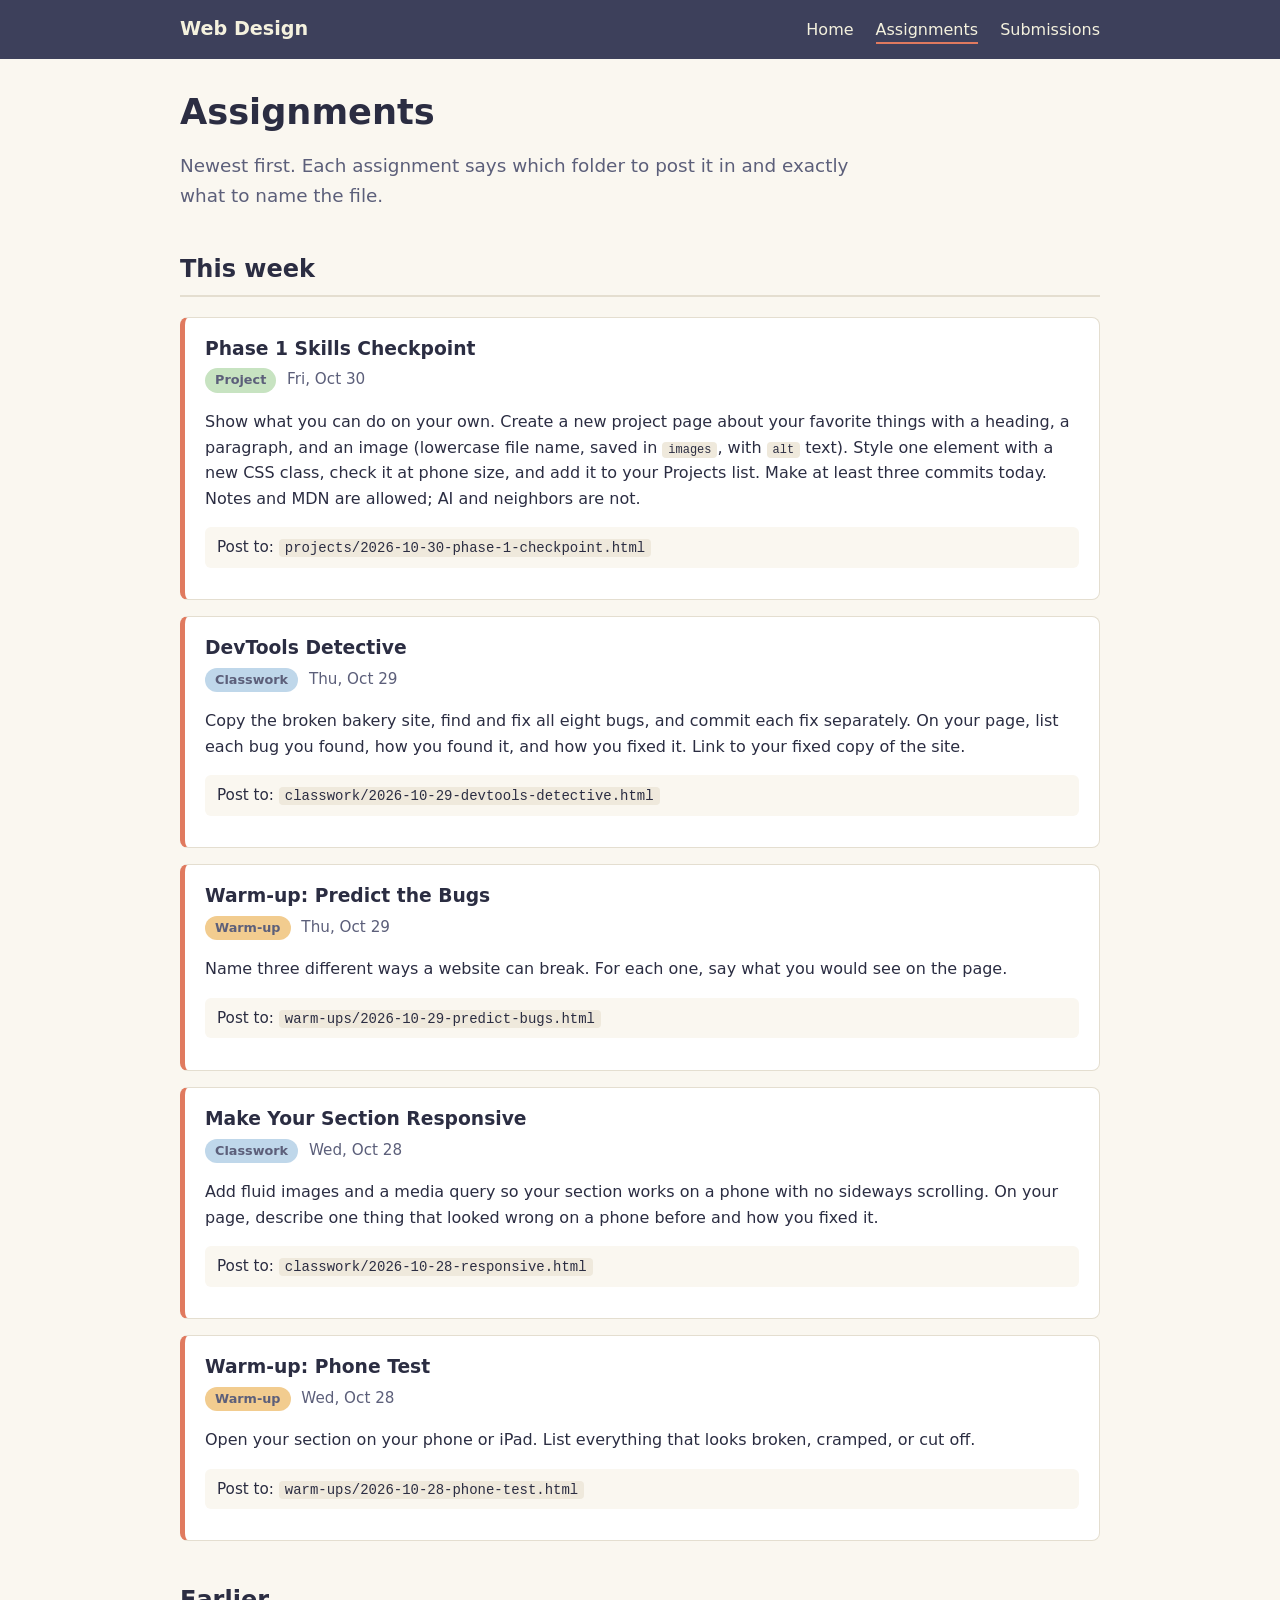
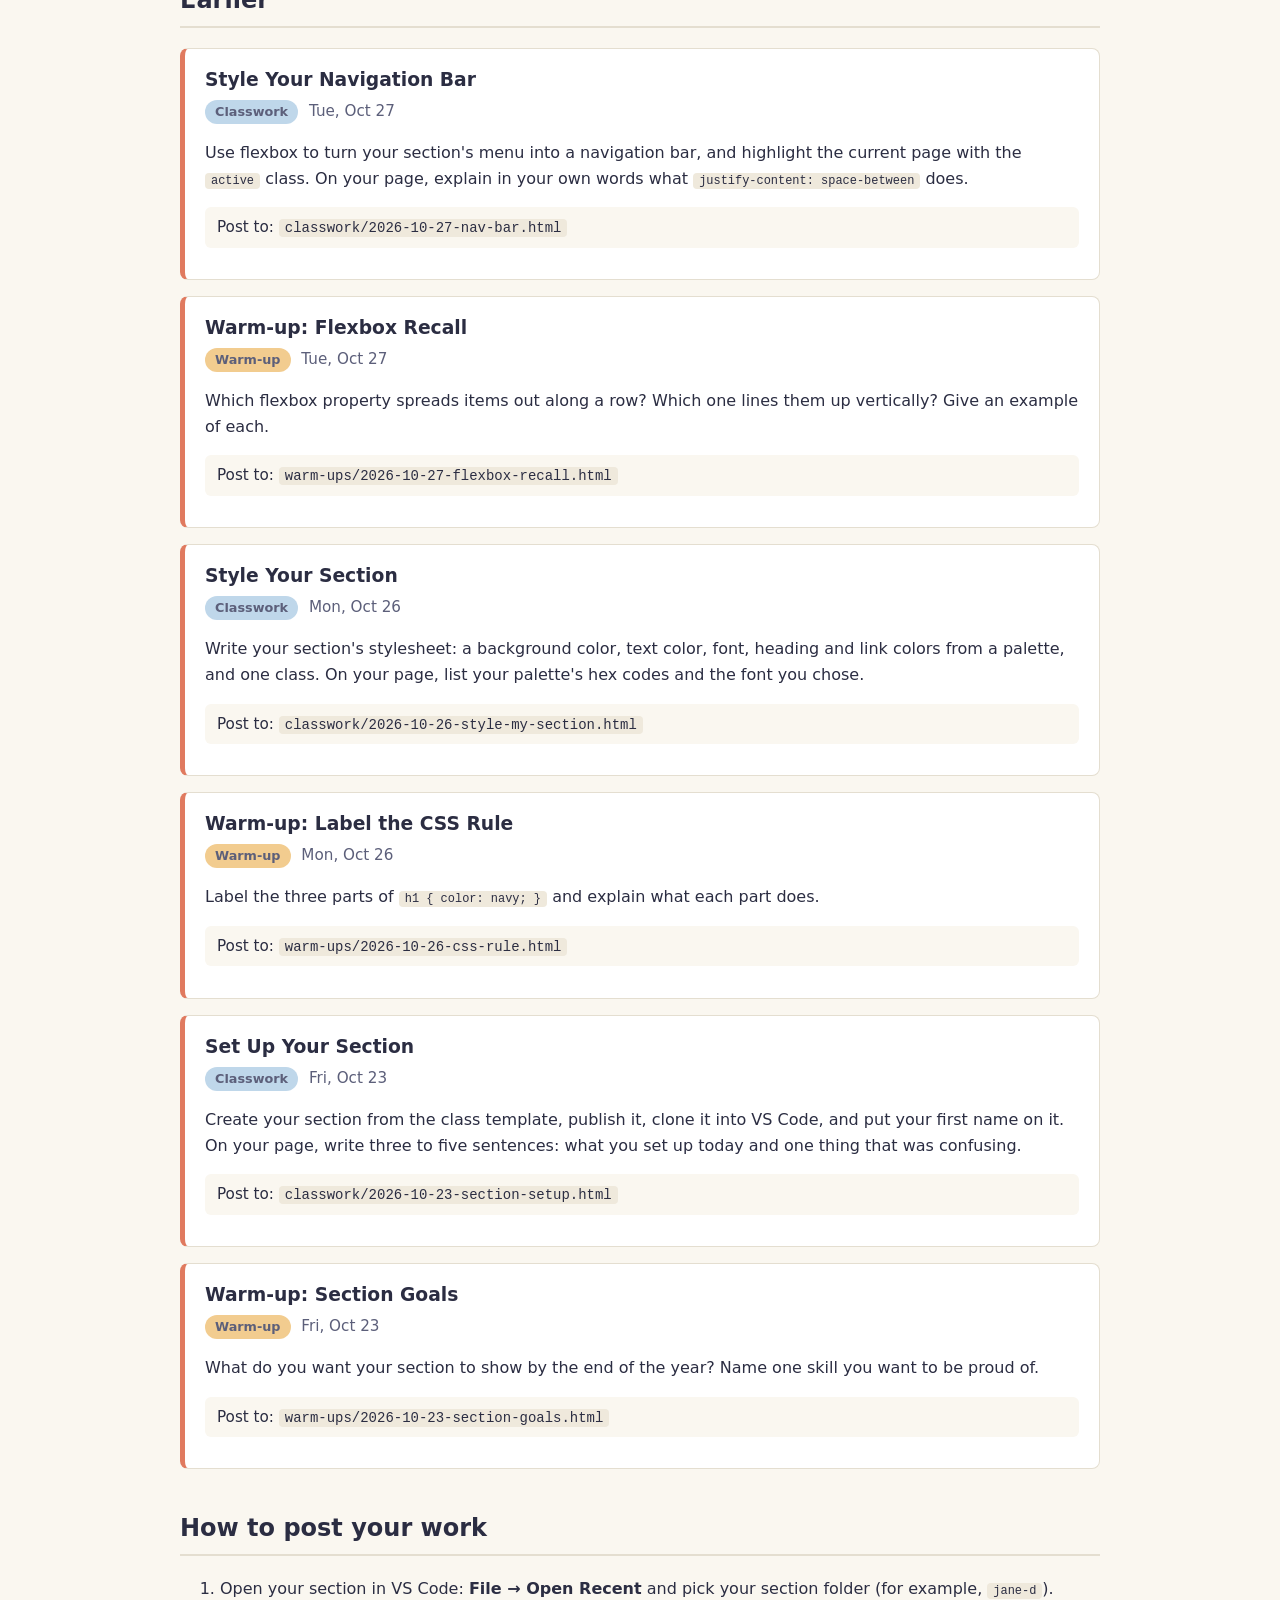
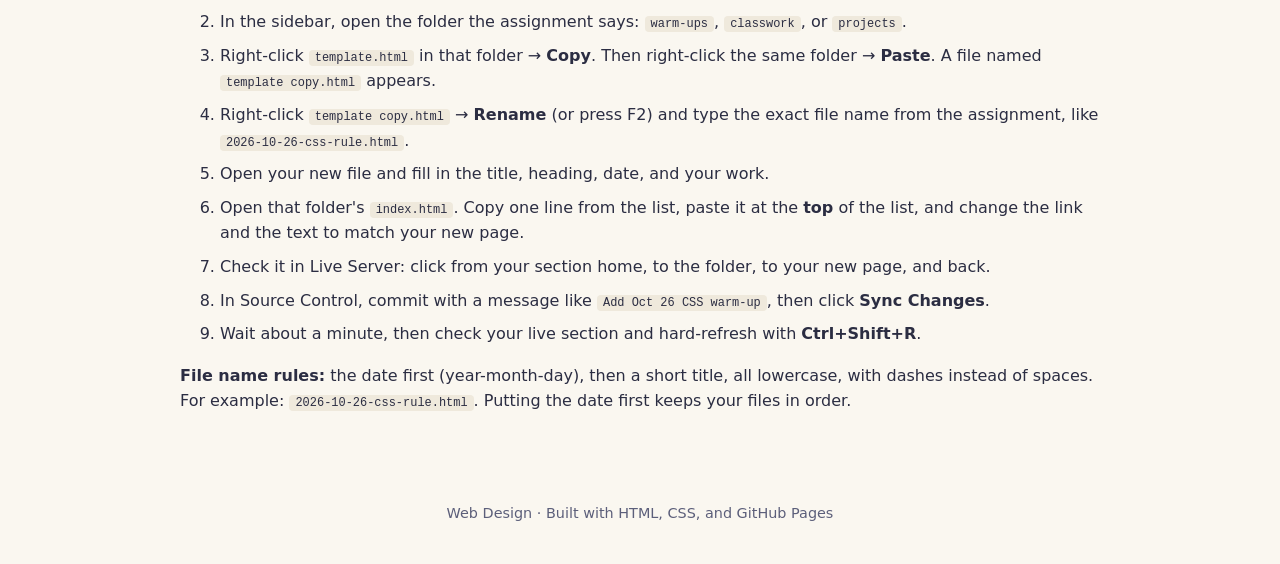
==== assignments.html @ a6d08524 "Add files via upload" ====
<!DOCTYPE html>
<html lang="en">
<head>
  <meta charset="UTF-8">
  <meta name="viewport" content="width=device-width, initial-scale=1.0">
  <title>Assignments | Web Design</title>
  <link rel="stylesheet" href="style.css">
</head>
<body>
  <header>
    <nav>
      <a href="index.html" class="logo">Web Design</a>
      <ul>
        <li><a href="index.html">Home</a></li>
        <li><a href="assignments.html" class="active">Assignments</a></li>
        <li><a href="submissions.html">Submissions</a></li>
      </ul>
    </nav>
  </header>

  <main>
    <h1>Assignments</h1>
    <p class="lead">
      Newest first. Each assignment says which folder to post it in and exactly
      what to name the file.
    </p>

    <!-- ============================================================
         HOW TO ADD AN ASSIGNMENT (teacher):
         Copy one whole <article class="assignment"> ... </article> block,
         paste it at the TOP of the list below, and change the details.
         Keep the id the same as the file name (without .html).
         ============================================================ -->

    <h2>This week</h2>

    <article class="assignment" id="2026-10-30-phase-1-checkpoint">
      <h3>Phase 1 Skills Checkpoint</h3>
      <p class="meta"><span class="tag project">Project</span> Fri, Oct 30</p>
      <p>
        Show what you can do on your own. Create a new project page about your
        favorite things with a heading, a paragraph, and an image (lowercase file
        name, saved in <code>images</code>, with <code>alt</code> text). Style one
        element with a new CSS class, check it at phone size, and add it to your
        Projects list. Make at least three commits today. Notes and MDN are allowed;
        AI and neighbors are not.
      </p>
      <p class="post-to">Post to: <code>projects/2026-10-30-phase-1-checkpoint.html</code></p>
    </article>

    <article class="assignment" id="2026-10-29-devtools-detective">
      <h3>DevTools Detective</h3>
      <p class="meta"><span class="tag classwork">Classwork</span> Thu, Oct 29</p>
      <p>
        Copy the broken bakery site, find and fix all eight bugs, and commit each fix
        separately. On your page, list each bug you found, how you found it, and how
        you fixed it. Link to your fixed copy of the site.
      </p>
      <p class="post-to">Post to: <code>classwork/2026-10-29-devtools-detective.html</code></p>
    </article>

    <article class="assignment" id="2026-10-29-predict-bugs">
      <h3>Warm-up: Predict the Bugs</h3>
      <p class="meta"><span class="tag warm-up">Warm-up</span> Thu, Oct 29</p>
      <p>Name three different ways a website can break. For each one, say what you would see on the page.</p>
      <p class="post-to">Post to: <code>warm-ups/2026-10-29-predict-bugs.html</code></p>
    </article>

    <article class="assignment" id="2026-10-28-responsive">
      <h3>Make Your Section Responsive</h3>
      <p class="meta"><span class="tag classwork">Classwork</span> Wed, Oct 28</p>
      <p>
        Add fluid images and a media query so your section works on a phone with no
        sideways scrolling. On your page, describe one thing that looked wrong on a
        phone before and how you fixed it.
      </p>
      <p class="post-to">Post to: <code>classwork/2026-10-28-responsive.html</code></p>
    </article>

    <article class="assignment" id="2026-10-28-phone-test">
      <h3>Warm-up: Phone Test</h3>
      <p class="meta"><span class="tag warm-up">Warm-up</span> Wed, Oct 28</p>
      <p>Open your section on your phone or iPad. List everything that looks broken, cramped, or cut off.</p>
      <p class="post-to">Post to: <code>warm-ups/2026-10-28-phone-test.html</code></p>
    </article>

    <h2>Earlier</h2>

    <article class="assignment" id="2026-10-27-nav-bar">
      <h3>Style Your Navigation Bar</h3>
      <p class="meta"><span class="tag classwork">Classwork</span> Tue, Oct 27</p>
      <p>
        Use flexbox to turn your section's menu into a navigation bar, and highlight
        the current page with the <code>active</code> class. On your page, explain in
        your own words what <code>justify-content: space-between</code> does.
      </p>
      <p class="post-to">Post to: <code>classwork/2026-10-27-nav-bar.html</code></p>
    </article>

    <article class="assignment" id="2026-10-27-flexbox-recall">
      <h3>Warm-up: Flexbox Recall</h3>
      <p class="meta"><span class="tag warm-up">Warm-up</span> Tue, Oct 27</p>
      <p>Which flexbox property spreads items out along a row? Which one lines them up vertically? Give an example of each.</p>
      <p class="post-to">Post to: <code>warm-ups/2026-10-27-flexbox-recall.html</code></p>
    </article>

    <article class="assignment" id="2026-10-26-style-my-section">
      <h3>Style Your Section</h3>
      <p class="meta"><span class="tag classwork">Classwork</span> Mon, Oct 26</p>
      <p>
        Write your section's stylesheet: a background color, text color, font, heading
        and link colors from a palette, and one class. On your page, list your
        palette's hex codes and the font you chose.
      </p>
      <p class="post-to">Post to: <code>classwork/2026-10-26-style-my-section.html</code></p>
    </article>

    <article class="assignment" id="2026-10-26-css-rule">
      <h3>Warm-up: Label the CSS Rule</h3>
      <p class="meta"><span class="tag warm-up">Warm-up</span> Mon, Oct 26</p>
      <p>Label the three parts of <code>h1 { color: navy; }</code> and explain what each part does.</p>
      <p class="post-to">Post to: <code>warm-ups/2026-10-26-css-rule.html</code></p>
    </article>

    <article class="assignment" id="2026-10-23-section-setup">
      <h3>Set Up Your Section</h3>
      <p class="meta"><span class="tag classwork">Classwork</span> Fri, Oct 23</p>
      <p>
        Create your section from the class template, publish it, clone it into VS
        Code, and put your first name on it. On your page, write three to five
        sentences: what you set up today and one thing that was confusing.
      </p>
      <p class="post-to">Post to: <code>classwork/2026-10-23-section-setup.html</code></p>
    </article>

    <article class="assignment" id="2026-10-23-section-goals">
      <h3>Warm-up: Section Goals</h3>
      <p class="meta"><span class="tag warm-up">Warm-up</span> Fri, Oct 23</p>
      <p>What do you want your section to show by the end of the year? Name one skill you want to be proud of.</p>
      <p class="post-to">Post to: <code>warm-ups/2026-10-23-section-goals.html</code></p>
    </article>

    <h2 id="how-to-post">How to post your work</h2>
    <ol class="steps">
      <li>Open your section in VS Code: <strong>File &rarr; Open Recent</strong> and pick your section folder (for example, <code>jane-d</code>).</li>
      <li>In the sidebar, open the folder the assignment says: <code>warm-ups</code>, <code>classwork</code>, or <code>projects</code>.</li>
      <li>Right-click <code>template.html</code> in that folder &rarr; <strong>Copy</strong>. Then right-click the same folder &rarr; <strong>Paste</strong>. A file named <code>template copy.html</code> appears.</li>
      <li>Right-click <code>template copy.html</code> &rarr; <strong>Rename</strong> (or press F2) and type the exact file name from the assignment, like <code>2026-10-26-css-rule.html</code>.</li>
      <li>Open your new file and fill in the title, heading, date, and your work.</li>
      <li>Open that folder's <code>index.html</code>. Copy one line from the list, paste it at the <strong>top</strong> of the list, and change the link and the text to match your new page.</li>
      <li>Check it in Live Server: click from your section home, to the folder, to your new page, and back.</li>
      <li>In Source Control, commit with a message like <code>Add Oct 26 CSS warm-up</code>, then click <strong>Sync Changes</strong>.</li>
      <li>Wait about a minute, then check your live section and hard-refresh with <strong>Ctrl+Shift+R</strong>.</li>
    </ol>

    <p><strong>File name rules:</strong> the date first (year-month-day), then a short title, all lowercase, with dashes instead of spaces.
      For example: <code>2026-10-26-css-rule.html</code>. Putting the date first keeps your files in order.</p>
  </main>

  <footer>
    Web Design &middot; Built with HTML, CSS, and GitHub Pages
  </footer>
</body>
</html>
---- style.css ----
/* ===== Class site styles ===== */

:root {
  --ink: #2b2d42;
  --muted: #5c5f7a;
  --bg: #faf7f0;
  --card: #ffffff;
  --line: #e4ded0;
  --accent: #e07a5f;
  --accent-dark: #b8573e;
  --nav: #3d405b;
  --nav-text: #f4f1de;
  --tag-warm: #f2cc8f;
  --tag-class: #bfd7ea;
  --tag-project: #c7e3c1;
}

* {
  box-sizing: border-box;
}

body {
  margin: 0;
  font-family: "Segoe UI", system-ui, -apple-system, Helvetica, Arial, sans-serif;
  color: var(--ink);
  background-color: var(--bg);
  line-height: 1.6;
}

/* ----- Navigation bar ----- */
header {
  background-color: var(--nav);
}

nav {
  max-width: 960px;
  margin: 0 auto;
  padding: 14px 20px;
  display: flex;
  justify-content: space-between;
  align-items: center;
  gap: 16px;
}

nav .logo {
  color: var(--nav-text);
  font-weight: 700;
  font-size: 1.2rem;
  text-decoration: none;
}

nav ul {
  display: flex;
  gap: 22px;
  list-style: none;
  margin: 0;
  padding: 0;
}

nav ul a {
  color: var(--nav-text);
  text-decoration: none;
  padding-bottom: 3px;
}

nav ul a:hover {
  border-bottom: 2px solid var(--nav-text);
}

nav ul a.active {
  border-bottom: 2px solid var(--accent);
}

/* ----- Page layout ----- */
main {
  max-width: 960px;
  margin: 0 auto;
  padding: 32px 20px 48px;
}

h1 {
  font-size: 2.2rem;
  line-height: 1.2;
  margin: 0 0 8px;
}

h2 {
  margin-top: 40px;
  border-bottom: 2px solid var(--line);
  padding-bottom: 6px;
}

a {
  color: var(--accent-dark);
}

.lead {
  font-size: 1.15rem;
  color: var(--muted);
  max-width: 680px;
}

.hero {
  padding: 24px 0 8px;
}

/* ----- Cards ----- */
.cards {
  display: flex;
  flex-wrap: wrap;
  gap: 16px;
  margin-top: 16px;
}

.card {
  flex: 1 1 260px;
  background-color: var(--card);
  border: 1px solid var(--line);
  border-radius: 10px;
  padding: 18px 20px;
}

.card h3 {
  margin-top: 0;
}

/* ----- Assignments ----- */
.assignment {
  background-color: var(--card);
  border: 1px solid var(--line);
  border-left: 5px solid var(--accent);
  border-radius: 8px;
  padding: 16px 20px;
  margin: 16px 0;
}

.assignment h3 {
  margin: 0 0 4px;
}

.meta {
  color: var(--muted);
  font-size: 0.95rem;
  margin: 0 0 10px;
}

.tag {
  display: inline-block;
  font-size: 0.8rem;
  font-weight: 600;
  padding: 2px 10px;
  border-radius: 999px;
  margin-right: 6px;
}

.tag.warm-up { background-color: var(--tag-warm); }
.tag.classwork { background-color: var(--tag-class); }
.tag.project { background-color: var(--tag-project); }

.post-to {
  background-color: var(--bg);
  border-radius: 6px;
  padding: 8px 12px;
  font-size: 0.95rem;
}

code {
  background-color: #efe9dc;
  padding: 1px 6px;
  border-radius: 4px;
  font-size: 0.92em;
}

/* ----- How-to steps ----- */
.steps li {
  margin-bottom: 8px;
}

/* ----- Submissions grid ----- */
.students {
  list-style: none;
  padding: 0;
  display: flex;
  flex-wrap: wrap;
  gap: 12px;
}

.students li {
  flex: 1 1 200px;
}

.students a {
  display: block;
  background-color: var(--card);
  border: 1px solid var(--line);
  border-radius: 10px;
  padding: 16px 18px;
  text-decoration: none;
  color: var(--ink);
  font-weight: 600;
}

.students a:hover {
  border-color: var(--accent);
}

.students span {
  display: block;
  font-weight: 400;
  color: var(--muted);
  font-size: 0.9rem;
}

footer {
  text-align: center;
  color: var(--muted);
  font-size: 0.9rem;
  padding: 24px 20px 40px;
}

/* ----- Phones ----- */
@media (max-width: 640px) {
  nav {
    flex-direction: column;
  }

  nav ul {
    flex-wrap: wrap;
    justify-content: center;
    gap: 14px;
  }

  h1 {
    font-size: 1.8rem;
  }
}
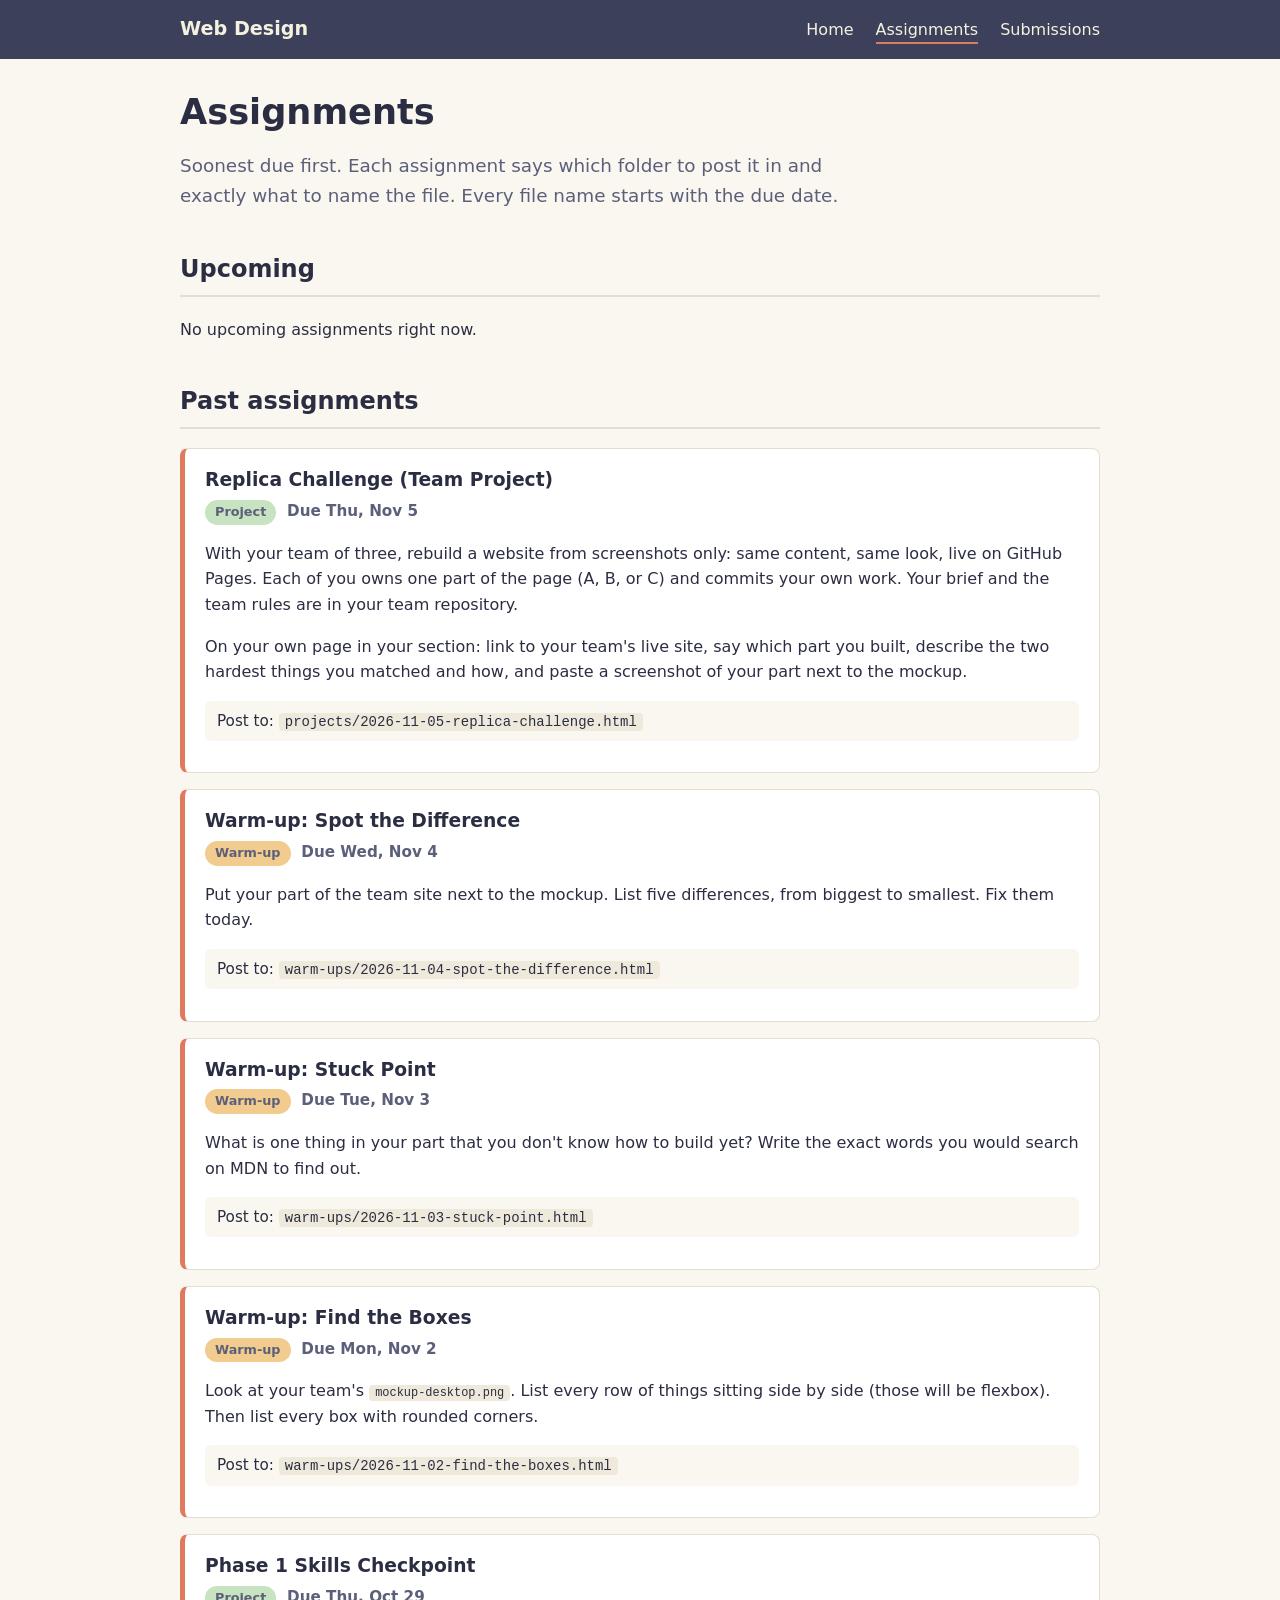
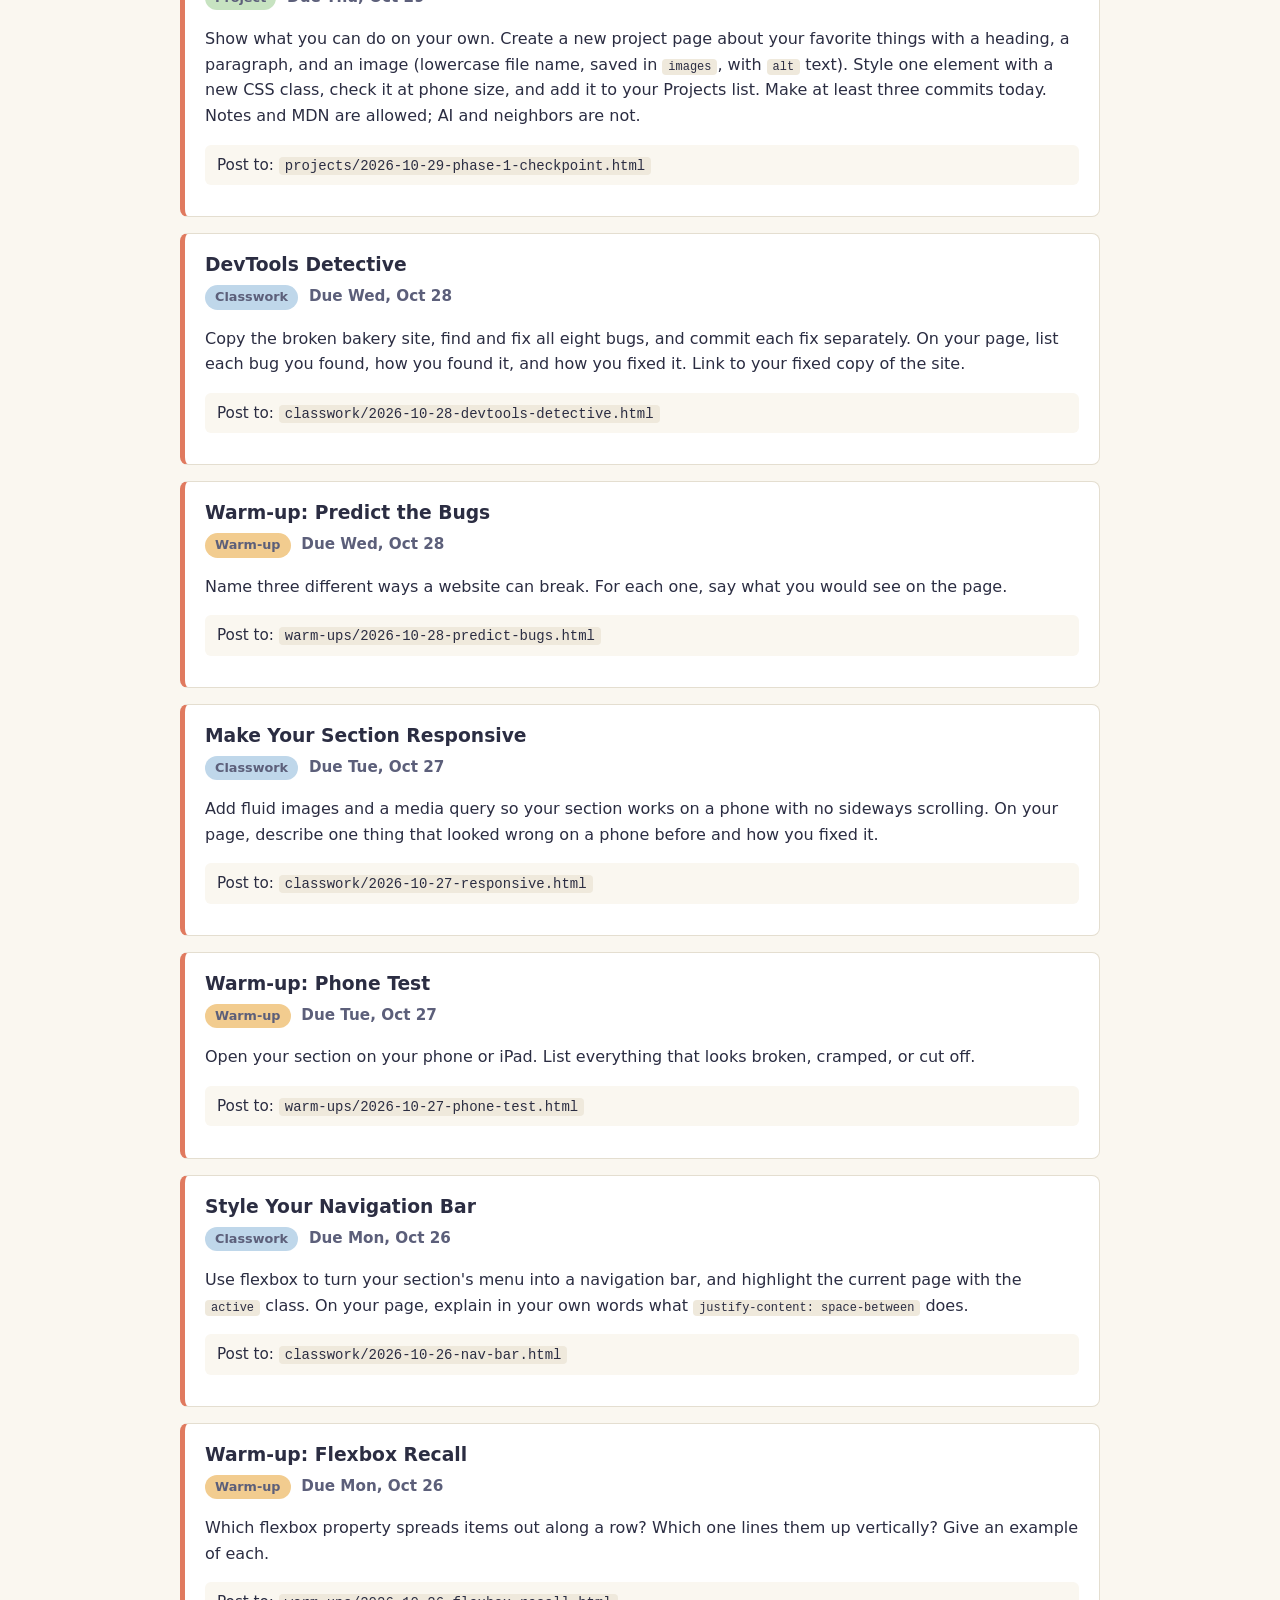
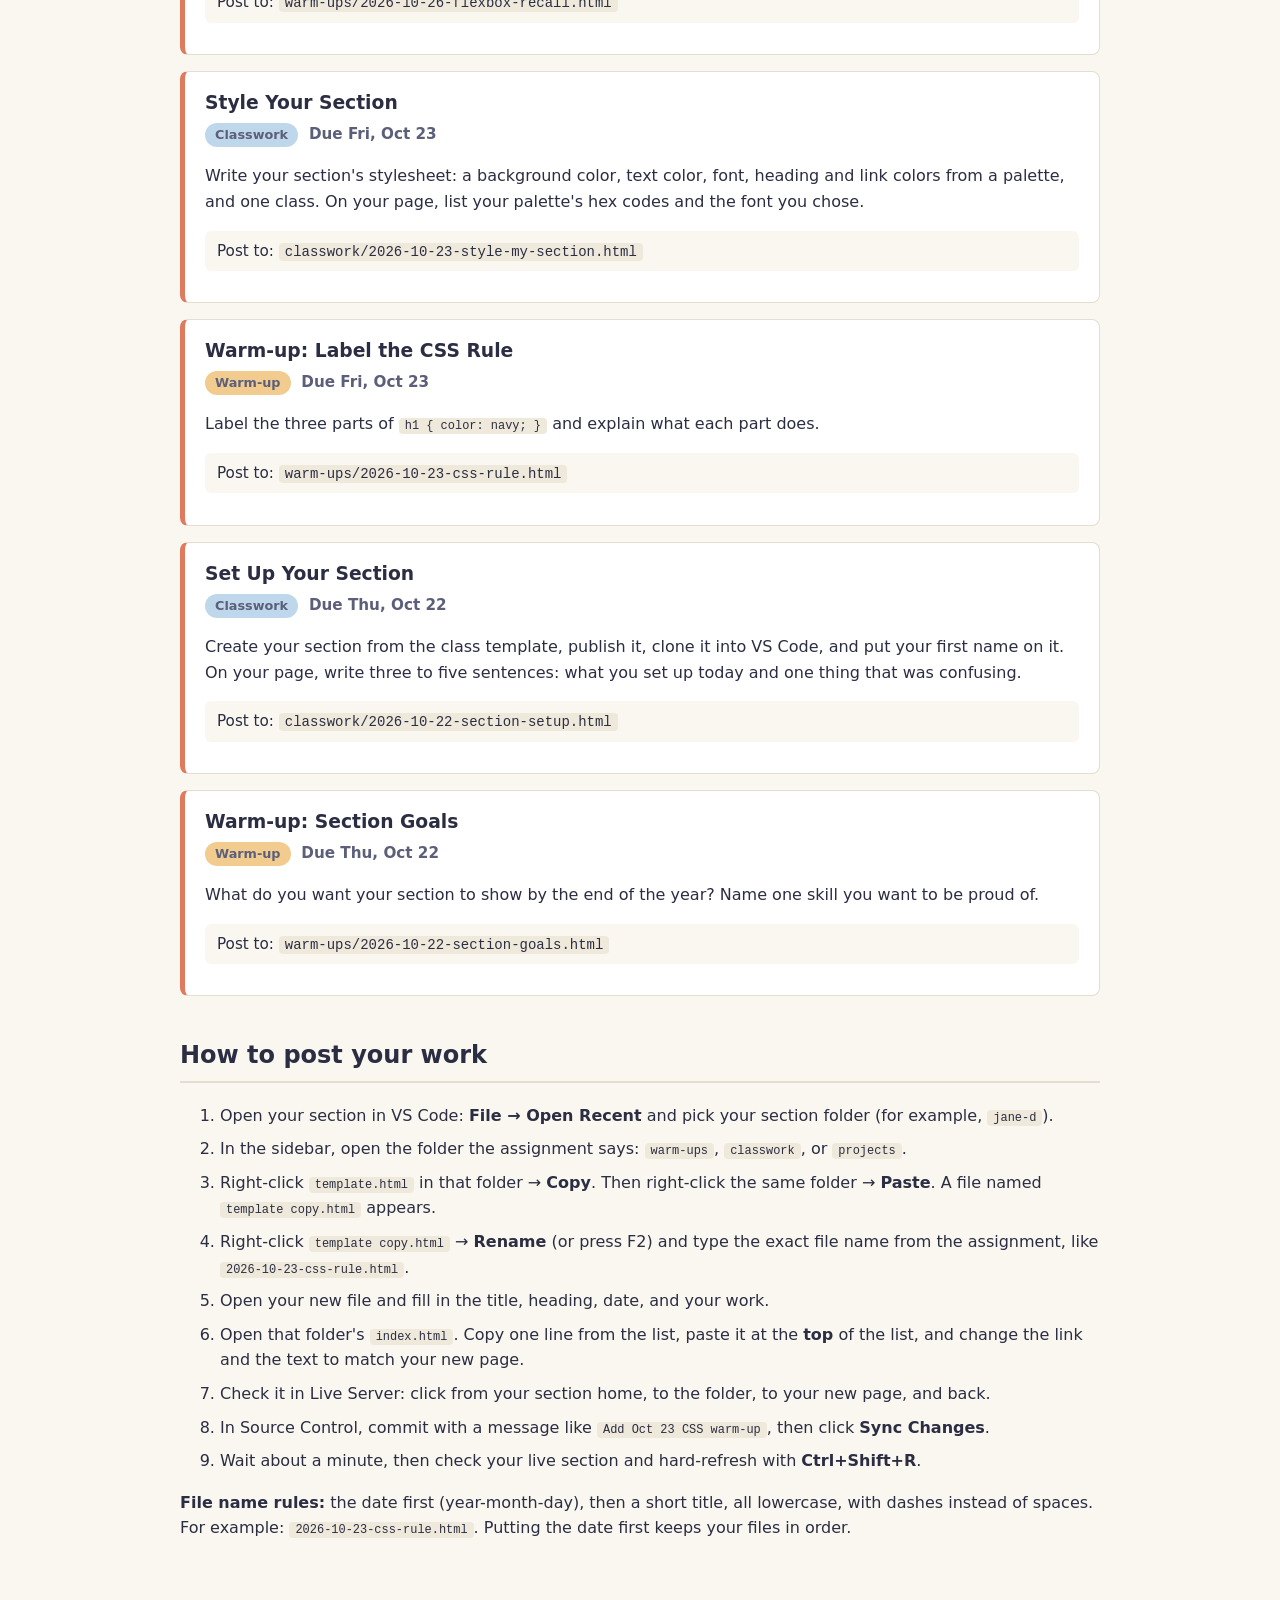
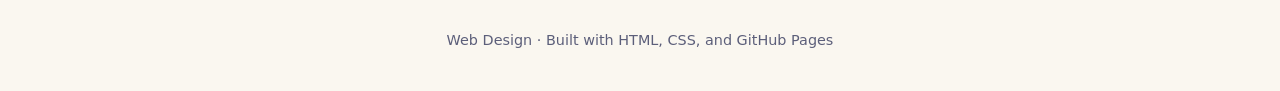
==== commit fa213e7d: "Sort assignments by due date and add Replica Challenge" ====
--- a/assignments.html
+++ b/assignments.html
@@ -21,144 +21,186 @@
   <main>
     <h1>Assignments</h1>
     <p class="lead">
-      Newest first. Each assignment says which folder to post it in and exactly
-      what to name the file.
+      Soonest due first. Each assignment says which folder to post it in and exactly
+      what to name the file. Every file name starts with the due date.
     </p>
 
     <!-- ============================================================
+         Assignments sort themselves by due date: soonest first.
+         Anything past its due date moves to "Past assignments" automatically.
+
          HOW TO ADD AN ASSIGNMENT (teacher):
          Copy one whole <article class="assignment"> ... </article> block,
-         paste it at the TOP of the list below, and change the details.
-         Keep the id the same as the file name (without .html).
+         paste it anywhere in the list below, and change:
+           - id:        the file name without .html, like 2026-11-02-client-kickoff
+           - data-due:  the due date as year-month-day, like 2026-11-02
+           - the title, tag, "Due" date, description, and "Post to" file name
+         The file name always starts with the due date.
          ============================================================ -->
 
-    <h2>This week</h2>
-
-    <article class="assignment" id="2026-10-30-phase-1-checkpoint">
+    <h2>Upcoming</h2>
+    <div id="upcoming">
+    <article class="assignment" id="2026-10-22-section-goals" data-due="2026-10-22">
+      <h3>Warm-up: Section Goals</h3>
+      <p class="meta"><span class="tag warm-up">Warm-up</span> <strong>Due Thu, Oct 22</strong></p>
+      <p>What do you want your section to show by the end of the year? Name one skill you want to be proud of.</p>
+      <p class="post-to">Post to: <code>warm-ups/2026-10-22-section-goals.html</code></p>
+    </article>
+
+    <article class="assignment" id="2026-10-22-section-setup" data-due="2026-10-22">
+      <h3>Set Up Your Section</h3>
+      <p class="meta"><span class="tag classwork">Classwork</span> <strong>Due Thu, Oct 22</strong></p>
+      <p>Create your section from the class template, publish it, clone it into VS Code, and put your first name on it. On your page, write three to five sentences: what you set up today and one thing that was confusing.</p>
+      <p class="post-to">Post to: <code>classwork/2026-10-22-section-setup.html</code></p>
+    </article>
+
+    <article class="assignment" id="2026-10-23-css-rule" data-due="2026-10-23">
+      <h3>Warm-up: Label the CSS Rule</h3>
+      <p class="meta"><span class="tag warm-up">Warm-up</span> <strong>Due Fri, Oct 23</strong></p>
+      <p>Label the three parts of <code>h1 { color: navy; }</code> and explain what each part does.</p>
+      <p class="post-to">Post to: <code>warm-ups/2026-10-23-css-rule.html</code></p>
+    </article>
+
+    <article class="assignment" id="2026-10-23-style-my-section" data-due="2026-10-23">
+      <h3>Style Your Section</h3>
+      <p class="meta"><span class="tag classwork">Classwork</span> <strong>Due Fri, Oct 23</strong></p>
+      <p>Write your section's stylesheet: a background color, text color, font, heading and link colors from a palette, and one class. On your page, list your palette's hex codes and the font you chose.</p>
+      <p class="post-to">Post to: <code>classwork/2026-10-23-style-my-section.html</code></p>
+    </article>
+
+    <article class="assignment" id="2026-10-26-flexbox-recall" data-due="2026-10-26">
+      <h3>Warm-up: Flexbox Recall</h3>
+      <p class="meta"><span class="tag warm-up">Warm-up</span> <strong>Due Mon, Oct 26</strong></p>
+      <p>Which flexbox property spreads items out along a row? Which one lines them up vertically? Give an example of each.</p>
+      <p class="post-to">Post to: <code>warm-ups/2026-10-26-flexbox-recall.html</code></p>
+    </article>
+
+    <article class="assignment" id="2026-10-26-nav-bar" data-due="2026-10-26">
+      <h3>Style Your Navigation Bar</h3>
+      <p class="meta"><span class="tag classwork">Classwork</span> <strong>Due Mon, Oct 26</strong></p>
+      <p>Use flexbox to turn your section's menu into a navigation bar, and highlight the current page with the <code>active</code> class. On your page, explain in your own words what <code>justify-content: space-between</code> does.</p>
+      <p class="post-to">Post to: <code>classwork/2026-10-26-nav-bar.html</code></p>
+    </article>
+
+    <article class="assignment" id="2026-10-27-phone-test" data-due="2026-10-27">
+      <h3>Warm-up: Phone Test</h3>
+      <p class="meta"><span class="tag warm-up">Warm-up</span> <strong>Due Tue, Oct 27</strong></p>
+      <p>Open your section on your phone or iPad. List everything that looks broken, cramped, or cut off.</p>
+      <p class="post-to">Post to: <code>warm-ups/2026-10-27-phone-test.html</code></p>
+    </article>
+
+    <article class="assignment" id="2026-10-27-responsive" data-due="2026-10-27">
+      <h3>Make Your Section Responsive</h3>
+      <p class="meta"><span class="tag classwork">Classwork</span> <strong>Due Tue, Oct 27</strong></p>
+      <p>Add fluid images and a media query so your section works on a phone with no sideways scrolling. On your page, describe one thing that looked wrong on a phone before and how you fixed it.</p>
+      <p class="post-to">Post to: <code>classwork/2026-10-27-responsive.html</code></p>
+    </article>
+
+    <article class="assignment" id="2026-10-28-predict-bugs" data-due="2026-10-28">
+      <h3>Warm-up: Predict the Bugs</h3>
+      <p class="meta"><span class="tag warm-up">Warm-up</span> <strong>Due Wed, Oct 28</strong></p>
+      <p>Name three different ways a website can break. For each one, say what you would see on the page.</p>
+      <p class="post-to">Post to: <code>warm-ups/2026-10-28-predict-bugs.html</code></p>
+    </article>
+
+    <article class="assignment" id="2026-10-28-devtools-detective" data-due="2026-10-28">
+      <h3>DevTools Detective</h3>
+      <p class="meta"><span class="tag classwork">Classwork</span> <strong>Due Wed, Oct 28</strong></p>
+      <p>Copy the broken bakery site, find and fix all eight bugs, and commit each fix separately. On your page, list each bug you found, how you found it, and how you fixed it. Link to your fixed copy of the site.</p>
+      <p class="post-to">Post to: <code>classwork/2026-10-28-devtools-detective.html</code></p>
+    </article>
+
+    <article class="assignment" id="2026-10-29-phase-1-checkpoint" data-due="2026-10-29">
       <h3>Phase 1 Skills Checkpoint</h3>
-      <p class="meta"><span class="tag project">Project</span> Fri, Oct 30</p>
-      <p>
-        Show what you can do on your own. Create a new project page about your
-        favorite things with a heading, a paragraph, and an image (lowercase file
-        name, saved in <code>images</code>, with <code>alt</code> text). Style one
-        element with a new CSS class, check it at phone size, and add it to your
-        Projects list. Make at least three commits today. Notes and MDN are allowed;
-        AI and neighbors are not.
-      </p>
-      <p class="post-to">Post to: <code>projects/2026-10-30-phase-1-checkpoint.html</code></p>
-    </article>
-
-    <article class="assignment" id="2026-10-29-devtools-detective">
-      <h3>DevTools Detective</h3>
-      <p class="meta"><span class="tag classwork">Classwork</span> Thu, Oct 29</p>
-      <p>
-        Copy the broken bakery site, find and fix all eight bugs, and commit each fix
-        separately. On your page, list each bug you found, how you found it, and how
-        you fixed it. Link to your fixed copy of the site.
-      </p>
-      <p class="post-to">Post to: <code>classwork/2026-10-29-devtools-detective.html</code></p>
-    </article>
-
-    <article class="assignment" id="2026-10-29-predict-bugs">
-      <h3>Warm-up: Predict the Bugs</h3>
-      <p class="meta"><span class="tag warm-up">Warm-up</span> Thu, Oct 29</p>
-      <p>Name three different ways a website can break. For each one, say what you would see on the page.</p>
-      <p class="post-to">Post to: <code>warm-ups/2026-10-29-predict-bugs.html</code></p>
-    </article>
-
-    <article class="assignment" id="2026-10-28-responsive">
-      <h3>Make Your Section Responsive</h3>
-      <p class="meta"><span class="tag classwork">Classwork</span> Wed, Oct 28</p>
-      <p>
-        Add fluid images and a media query so your section works on a phone with no
-        sideways scrolling. On your page, describe one thing that looked wrong on a
-        phone before and how you fixed it.
-      </p>
-      <p class="post-to">Post to: <code>classwork/2026-10-28-responsive.html</code></p>
-    </article>
-
-    <article class="assignment" id="2026-10-28-phone-test">
-      <h3>Warm-up: Phone Test</h3>
-      <p class="meta"><span class="tag warm-up">Warm-up</span> Wed, Oct 28</p>
-      <p>Open your section on your phone or iPad. List everything that looks broken, cramped, or cut off.</p>
-      <p class="post-to">Post to: <code>warm-ups/2026-10-28-phone-test.html</code></p>
-    </article>
-
-    <h2>Earlier</h2>
-
-    <article class="assignment" id="2026-10-27-nav-bar">
-      <h3>Style Your Navigation Bar</h3>
-      <p class="meta"><span class="tag classwork">Classwork</span> Tue, Oct 27</p>
-      <p>
-        Use flexbox to turn your section's menu into a navigation bar, and highlight
-        the current page with the <code>active</code> class. On your page, explain in
-        your own words what <code>justify-content: space-between</code> does.
-      </p>
-      <p class="post-to">Post to: <code>classwork/2026-10-27-nav-bar.html</code></p>
-    </article>
-
-    <article class="assignment" id="2026-10-27-flexbox-recall">
-      <h3>Warm-up: Flexbox Recall</h3>
-      <p class="meta"><span class="tag warm-up">Warm-up</span> Tue, Oct 27</p>
-      <p>Which flexbox property spreads items out along a row? Which one lines them up vertically? Give an example of each.</p>
-      <p class="post-to">Post to: <code>warm-ups/2026-10-27-flexbox-recall.html</code></p>
-    </article>
-
-    <article class="assignment" id="2026-10-26-style-my-section">
-      <h3>Style Your Section</h3>
-      <p class="meta"><span class="tag classwork">Classwork</span> Mon, Oct 26</p>
-      <p>
-        Write your section's stylesheet: a background color, text color, font, heading
-        and link colors from a palette, and one class. On your page, list your
-        palette's hex codes and the font you chose.
-      </p>
-      <p class="post-to">Post to: <code>classwork/2026-10-26-style-my-section.html</code></p>
-    </article>
-
-    <article class="assignment" id="2026-10-26-css-rule">
-      <h3>Warm-up: Label the CSS Rule</h3>
-      <p class="meta"><span class="tag warm-up">Warm-up</span> Mon, Oct 26</p>
-      <p>Label the three parts of <code>h1 { color: navy; }</code> and explain what each part does.</p>
-      <p class="post-to">Post to: <code>warm-ups/2026-10-26-css-rule.html</code></p>
-    </article>
-
-    <article class="assignment" id="2026-10-23-section-setup">
-      <h3>Set Up Your Section</h3>
-      <p class="meta"><span class="tag classwork">Classwork</span> Fri, Oct 23</p>
-      <p>
-        Create your section from the class template, publish it, clone it into VS
-        Code, and put your first name on it. On your page, write three to five
-        sentences: what you set up today and one thing that was confusing.
-      </p>
-      <p class="post-to">Post to: <code>classwork/2026-10-23-section-setup.html</code></p>
-    </article>
-
-    <article class="assignment" id="2026-10-23-section-goals">
-      <h3>Warm-up: Section Goals</h3>
-      <p class="meta"><span class="tag warm-up">Warm-up</span> Fri, Oct 23</p>
-      <p>What do you want your section to show by the end of the year? Name one skill you want to be proud of.</p>
-      <p class="post-to">Post to: <code>warm-ups/2026-10-23-section-goals.html</code></p>
-    </article>
+      <p class="meta"><span class="tag project">Project</span> <strong>Due Thu, Oct 29</strong></p>
+      <p>Show what you can do on your own. Create a new project page about your favorite things with a heading, a paragraph, and an image (lowercase file name, saved in <code>images</code>, with <code>alt</code> text). Style one element with a new CSS class, check it at phone size, and add it to your Projects list. Make at least three commits today. Notes and MDN are allowed; AI and neighbors are not.</p>
+      <p class="post-to">Post to: <code>projects/2026-10-29-phase-1-checkpoint.html</code></p>
+    </article>
+
+    <article class="assignment" id="2026-11-02-find-the-boxes" data-due="2026-11-02">
+      <h3>Warm-up: Find the Boxes</h3>
+      <p class="meta"><span class="tag warm-up">Warm-up</span> <strong>Due Mon, Nov 2</strong></p>
+      <p>Look at your team's <code>mockup-desktop.png</code>. List every row of things sitting side by side (those will be flexbox). Then list every box with rounded corners.</p>
+      <p class="post-to">Post to: <code>warm-ups/2026-11-02-find-the-boxes.html</code></p>
+    </article>
+
+    <article class="assignment" id="2026-11-03-stuck-point" data-due="2026-11-03">
+      <h3>Warm-up: Stuck Point</h3>
+      <p class="meta"><span class="tag warm-up">Warm-up</span> <strong>Due Tue, Nov 3</strong></p>
+      <p>What is one thing in your part that you don't know how to build yet? Write the exact words you would search on MDN to find out.</p>
+      <p class="post-to">Post to: <code>warm-ups/2026-11-03-stuck-point.html</code></p>
+    </article>
+
+    <article class="assignment" id="2026-11-04-spot-the-difference" data-due="2026-11-04">
+      <h3>Warm-up: Spot the Difference</h3>
+      <p class="meta"><span class="tag warm-up">Warm-up</span> <strong>Due Wed, Nov 4</strong></p>
+      <p>Put your part of the team site next to the mockup. List five differences, from biggest to smallest. Fix them today.</p>
+      <p class="post-to">Post to: <code>warm-ups/2026-11-04-spot-the-difference.html</code></p>
+    </article>
+
+    <article class="assignment" id="2026-11-05-replica-challenge" data-due="2026-11-05">
+      <h3>Replica Challenge (Team Project)</h3>
+      <p class="meta"><span class="tag project">Project</span> <strong>Due Thu, Nov 5</strong></p>
+      <p>With your team of three, rebuild a website from screenshots only: same content, same look, live on GitHub Pages. Each of you owns one part of the page (A, B, or C) and commits your own work. Your brief and the team rules are in your team repository.</p>
+      <p>On your own page in your section: link to your team's live site, say which part you built, describe the two hardest things you matched and how, and paste a screenshot of your part next to the mockup.</p>
+      <p class="post-to">Post to: <code>projects/2026-11-05-replica-challenge.html</code></p>
+    </article>
+    </div>
+
+    <h2 id="past-heading">Past assignments</h2>
+    <div id="past"></div>
 
     <h2 id="how-to-post">How to post your work</h2>
     <ol class="steps">
       <li>Open your section in VS Code: <strong>File &rarr; Open Recent</strong> and pick your section folder (for example, <code>jane-d</code>).</li>
       <li>In the sidebar, open the folder the assignment says: <code>warm-ups</code>, <code>classwork</code>, or <code>projects</code>.</li>
       <li>Right-click <code>template.html</code> in that folder &rarr; <strong>Copy</strong>. Then right-click the same folder &rarr; <strong>Paste</strong>. A file named <code>template copy.html</code> appears.</li>
-      <li>Right-click <code>template copy.html</code> &rarr; <strong>Rename</strong> (or press F2) and type the exact file name from the assignment, like <code>2026-10-26-css-rule.html</code>.</li>
+      <li>Right-click <code>template copy.html</code> &rarr; <strong>Rename</strong> (or press F2) and type the exact file name from the assignment, like <code>2026-10-23-css-rule.html</code>.</li>
       <li>Open your new file and fill in the title, heading, date, and your work.</li>
       <li>Open that folder's <code>index.html</code>. Copy one line from the list, paste it at the <strong>top</strong> of the list, and change the link and the text to match your new page.</li>
       <li>Check it in Live Server: click from your section home, to the folder, to your new page, and back.</li>
-      <li>In Source Control, commit with a message like <code>Add Oct 26 CSS warm-up</code>, then click <strong>Sync Changes</strong>.</li>
+      <li>In Source Control, commit with a message like <code>Add Oct 23 CSS warm-up</code>, then click <strong>Sync Changes</strong>.</li>
       <li>Wait about a minute, then check your live section and hard-refresh with <strong>Ctrl+Shift+R</strong>.</li>
     </ol>
 
     <p><strong>File name rules:</strong> the date first (year-month-day), then a short title, all lowercase, with dashes instead of spaces.
-      For example: <code>2026-10-26-css-rule.html</code>. Putting the date first keeps your files in order.</p>
+      For example: <code>2026-10-23-css-rule.html</code>. Putting the date first keeps your files in order.</p>
   </main>
 
   <footer>
     Web Design &middot; Built with HTML, CSS, and GitHub Pages
   </footer>
+
+  <script>
+    // Sort assignments by due date (soonest first) and move past-due ones down.
+    (function () {
+      var upcoming = document.getElementById("upcoming");
+      var past = document.getElementById("past");
+      var cards = Array.prototype.slice.call(document.querySelectorAll("article.assignment"));
+      var now = new Date();
+      var today = now.getFullYear() + "-" +
+        String(now.getMonth() + 1).padStart(2, "0") + "-" +
+        String(now.getDate()).padStart(2, "0");
+      cards.sort(function (a, b) {
+        return a.dataset.due < b.dataset.due ? -1 : a.dataset.due > b.dataset.due ? 1 : 0;
+      });
+      var pastCards = [];
+      cards.forEach(function (card) {
+        if (card.dataset.due < today) {
+          pastCards.push(card);
+        } else {
+          upcoming.appendChild(card);
+        }
+      });
+      // Most recent past assignment first
+      pastCards.reverse().forEach(function (card) { past.appendChild(card); });
+      if (pastCards.length === 0) {
+        document.getElementById("past-heading").style.display = "none";
+      }
+      if (upcoming.children.length === 0) {
+        upcoming.innerHTML = "<p>No upcoming assignments right now.</p>";
+      }
+    })();
+  </script>
 </body>
 </html>
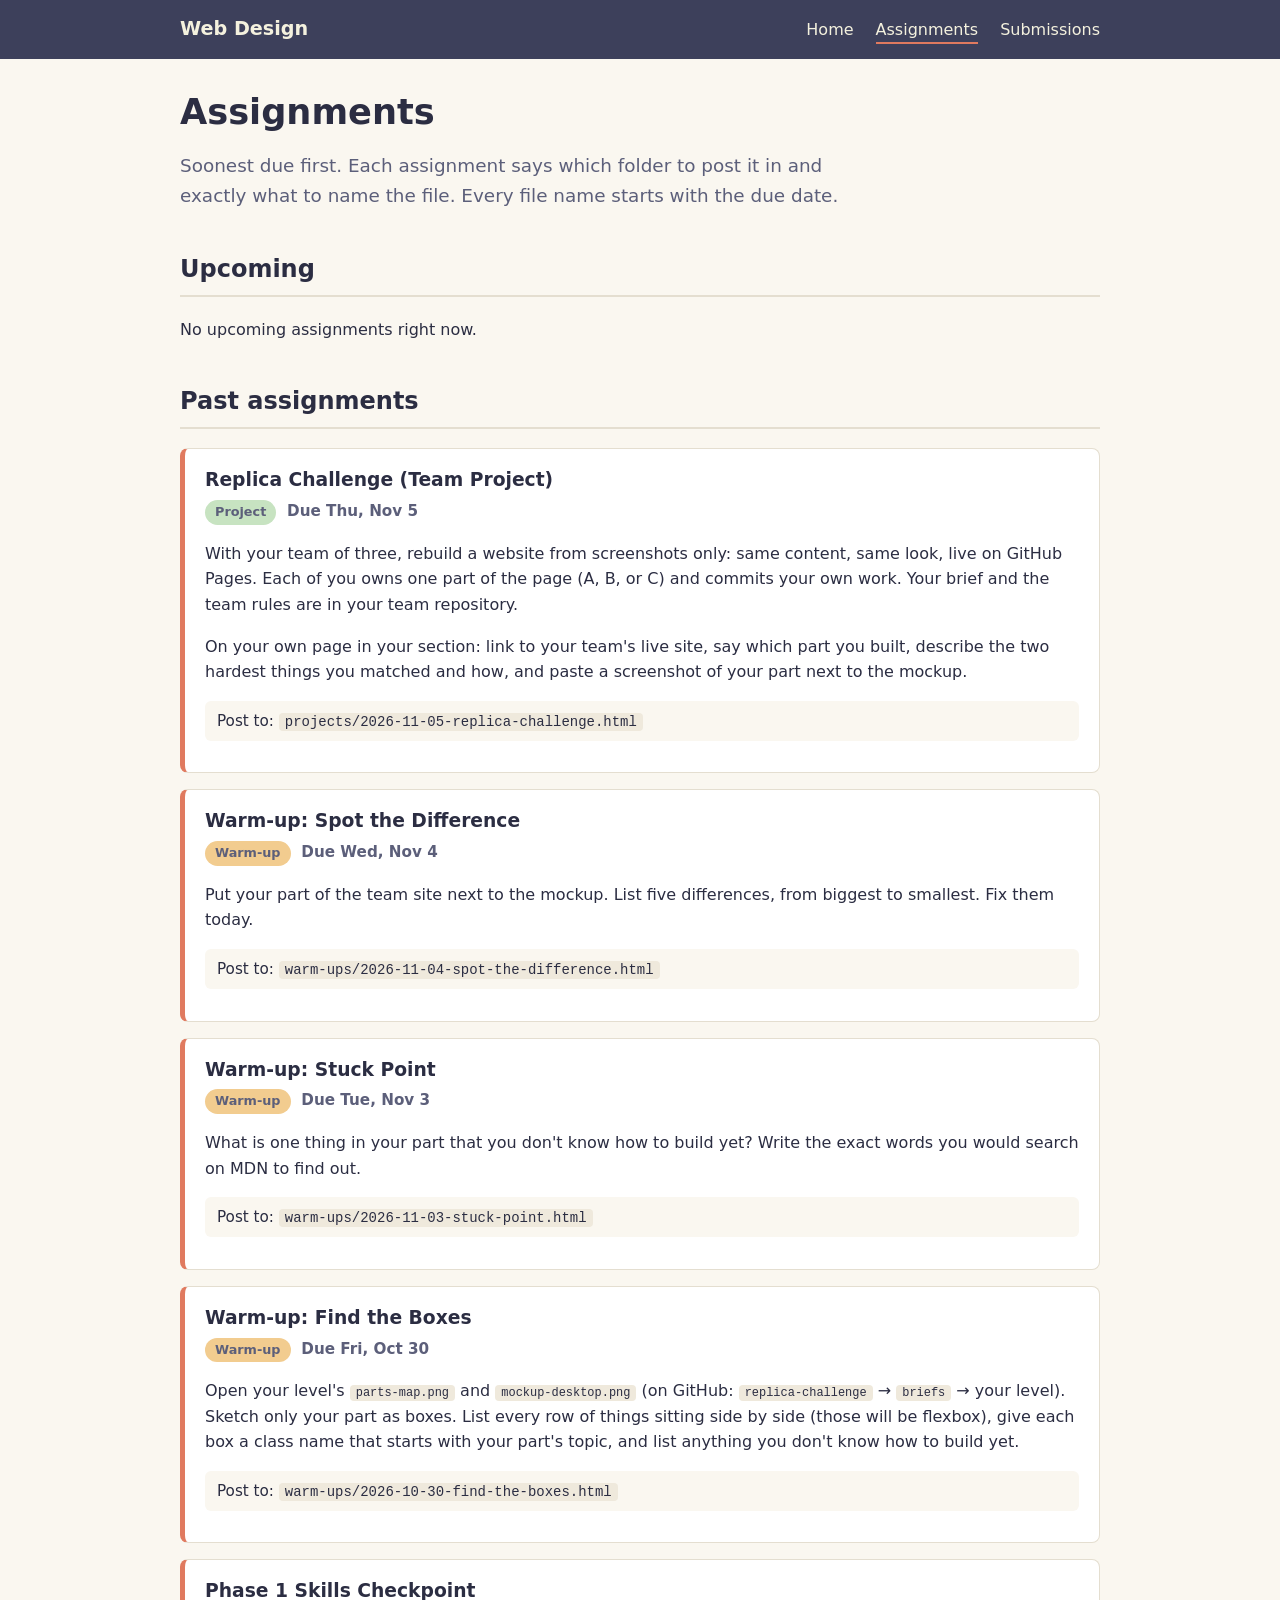
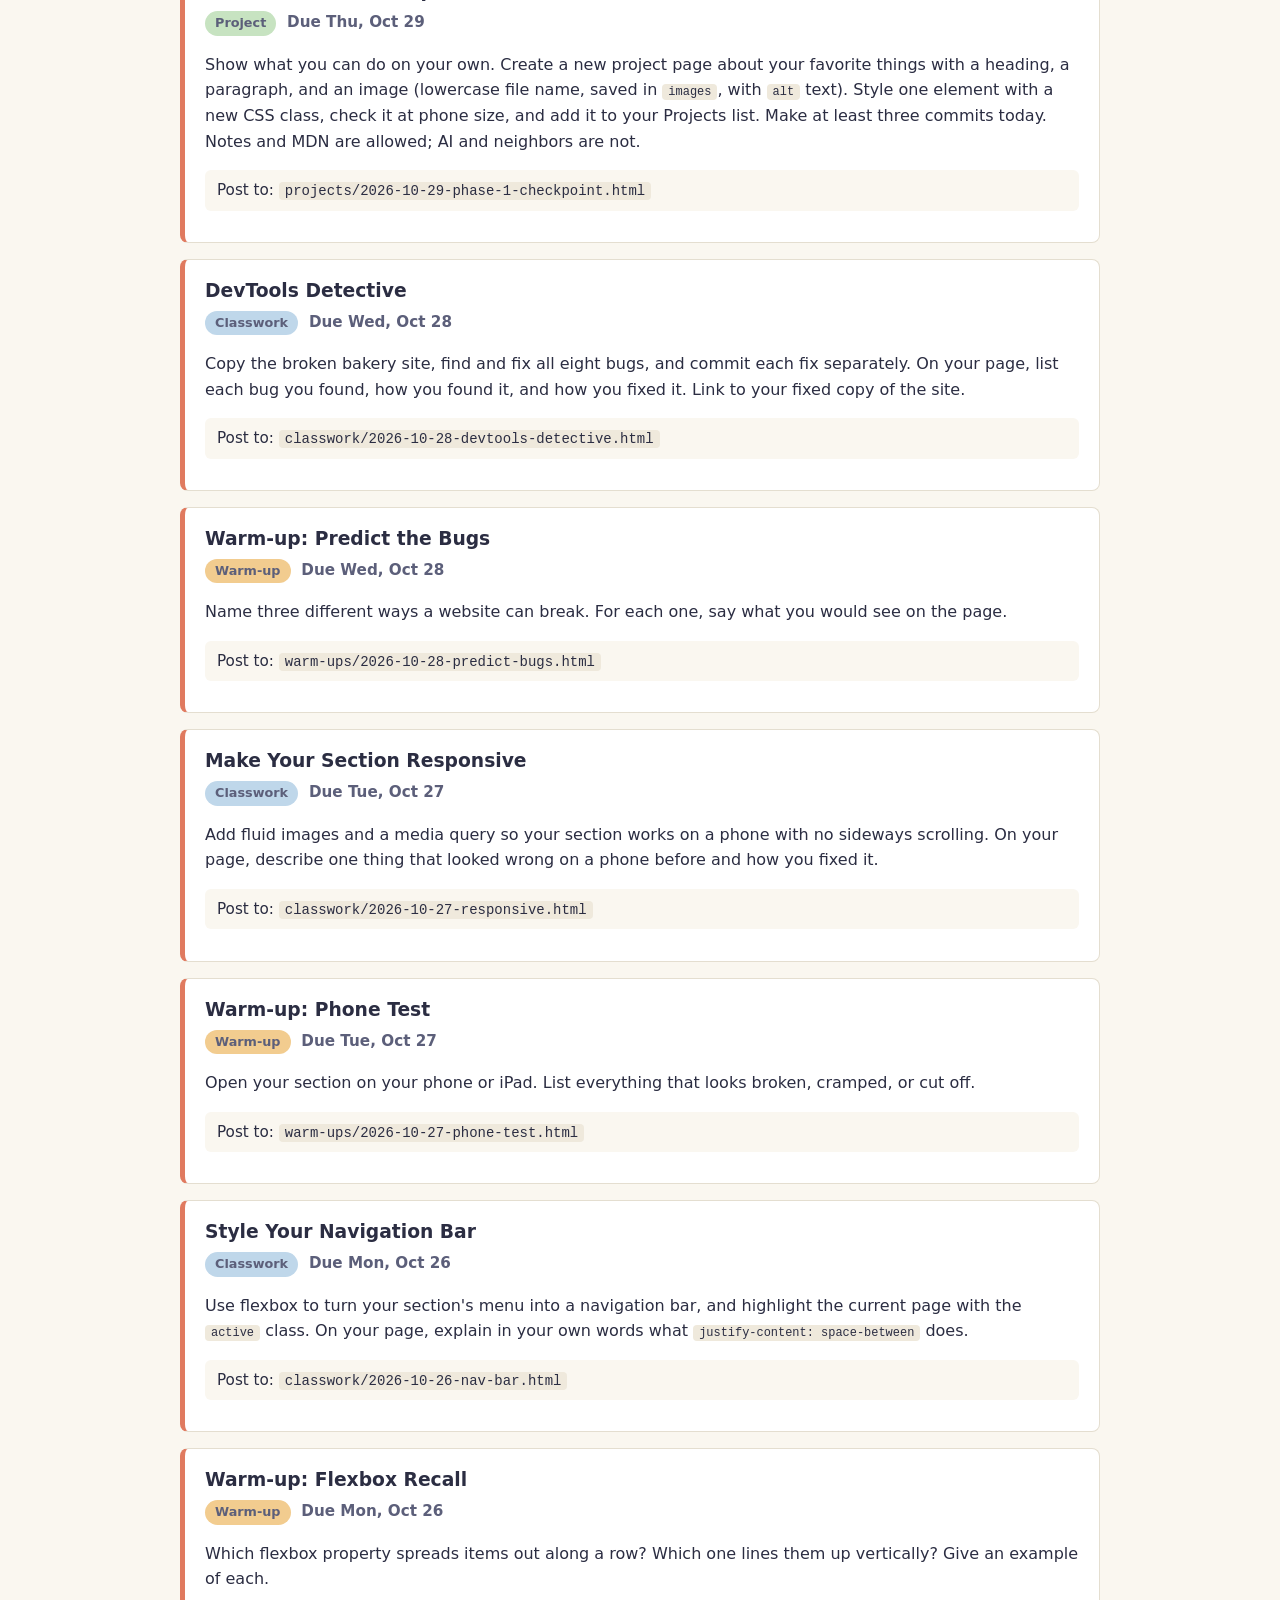
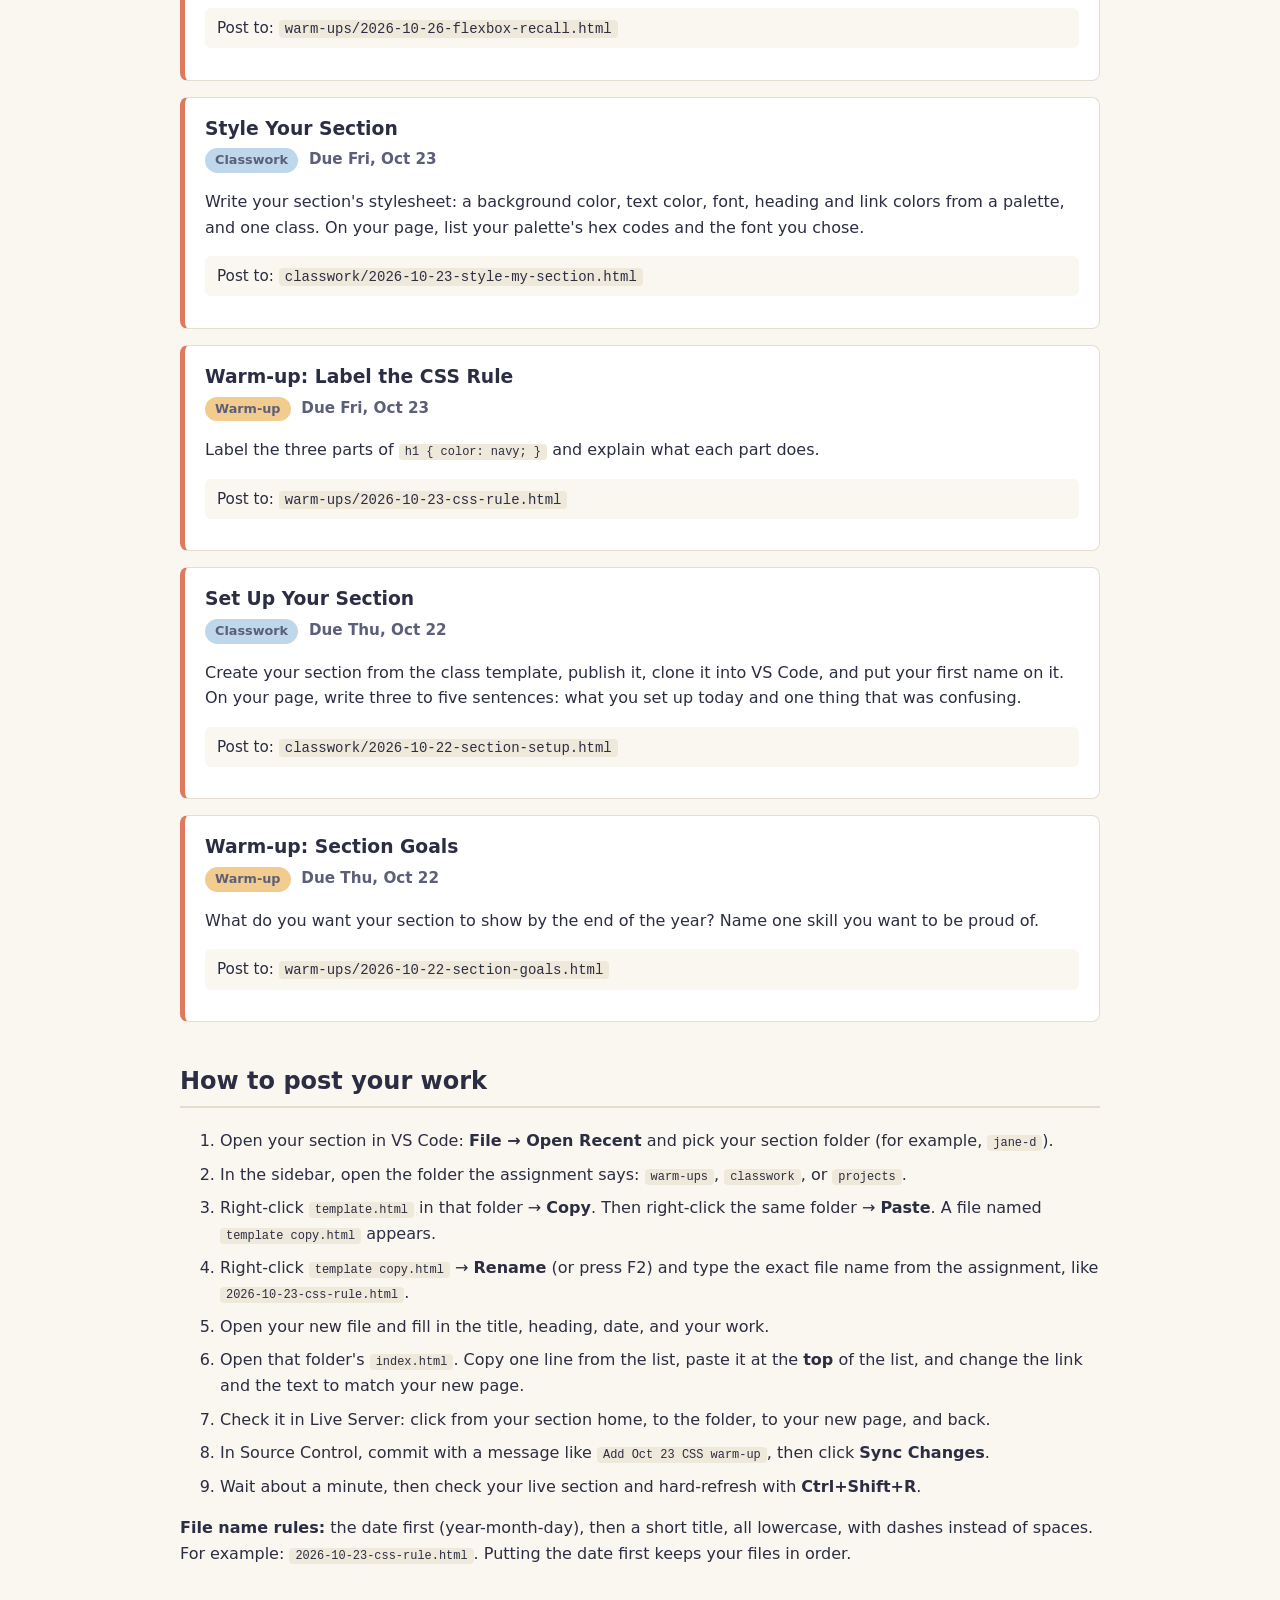
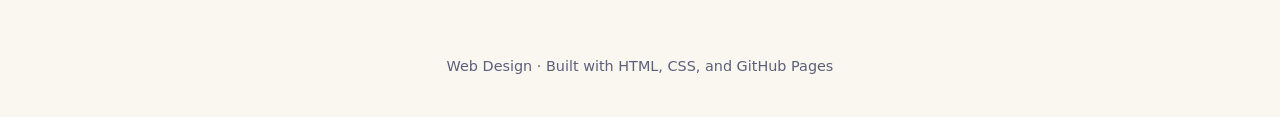
==== commit e202cfcd: "Move Find the Boxes warm-up to Friday kickoff" ====
--- a/assignments.html
+++ b/assignments.html
@@ -117,11 +117,11 @@
       <p class="post-to">Post to: <code>projects/2026-10-29-phase-1-checkpoint.html</code></p>
     </article>
 
-    <article class="assignment" id="2026-11-02-find-the-boxes" data-due="2026-11-02">
+    <article class="assignment" id="2026-10-30-find-the-boxes" data-due="2026-10-30">
       <h3>Warm-up: Find the Boxes</h3>
-      <p class="meta"><span class="tag warm-up">Warm-up</span> <strong>Due Mon, Nov 2</strong></p>
-      <p>Look at your team's <code>mockup-desktop.png</code>. List every row of things sitting side by side (those will be flexbox). Then list every box with rounded corners.</p>
-      <p class="post-to">Post to: <code>warm-ups/2026-11-02-find-the-boxes.html</code></p>
+      <p class="meta"><span class="tag warm-up">Warm-up</span> <strong>Due Fri, Oct 30</strong></p>
+      <p>Open your level's <code>parts-map.png</code> and <code>mockup-desktop.png</code> (on GitHub: <code>replica-challenge</code> &rarr; <code>briefs</code> &rarr; your level). Sketch only your part as boxes. List every row of things sitting side by side (those will be flexbox), give each box a class name that starts with your part's topic, and list anything you don't know how to build yet.</p>
+      <p class="post-to">Post to: <code>warm-ups/2026-10-30-find-the-boxes.html</code></p>
     </article>
 
     <article class="assignment" id="2026-11-03-stuck-point" data-due="2026-11-03">
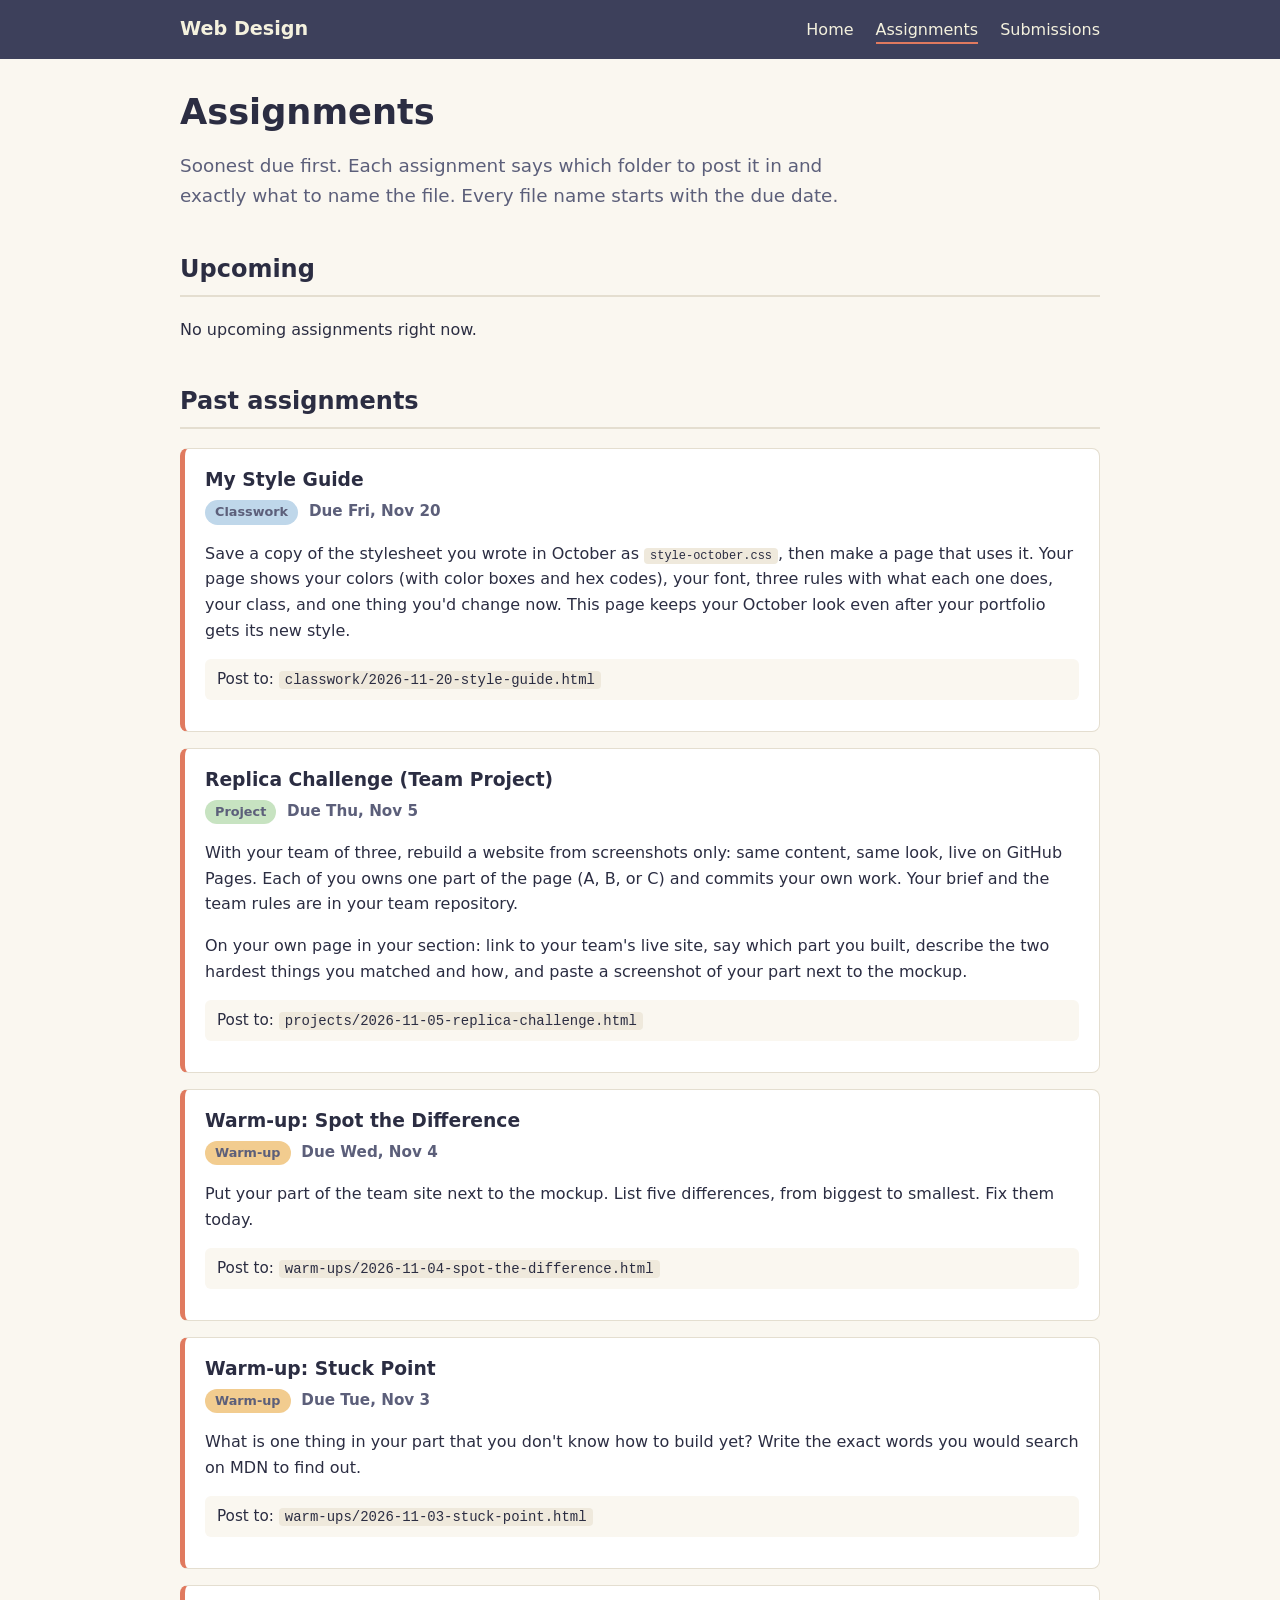
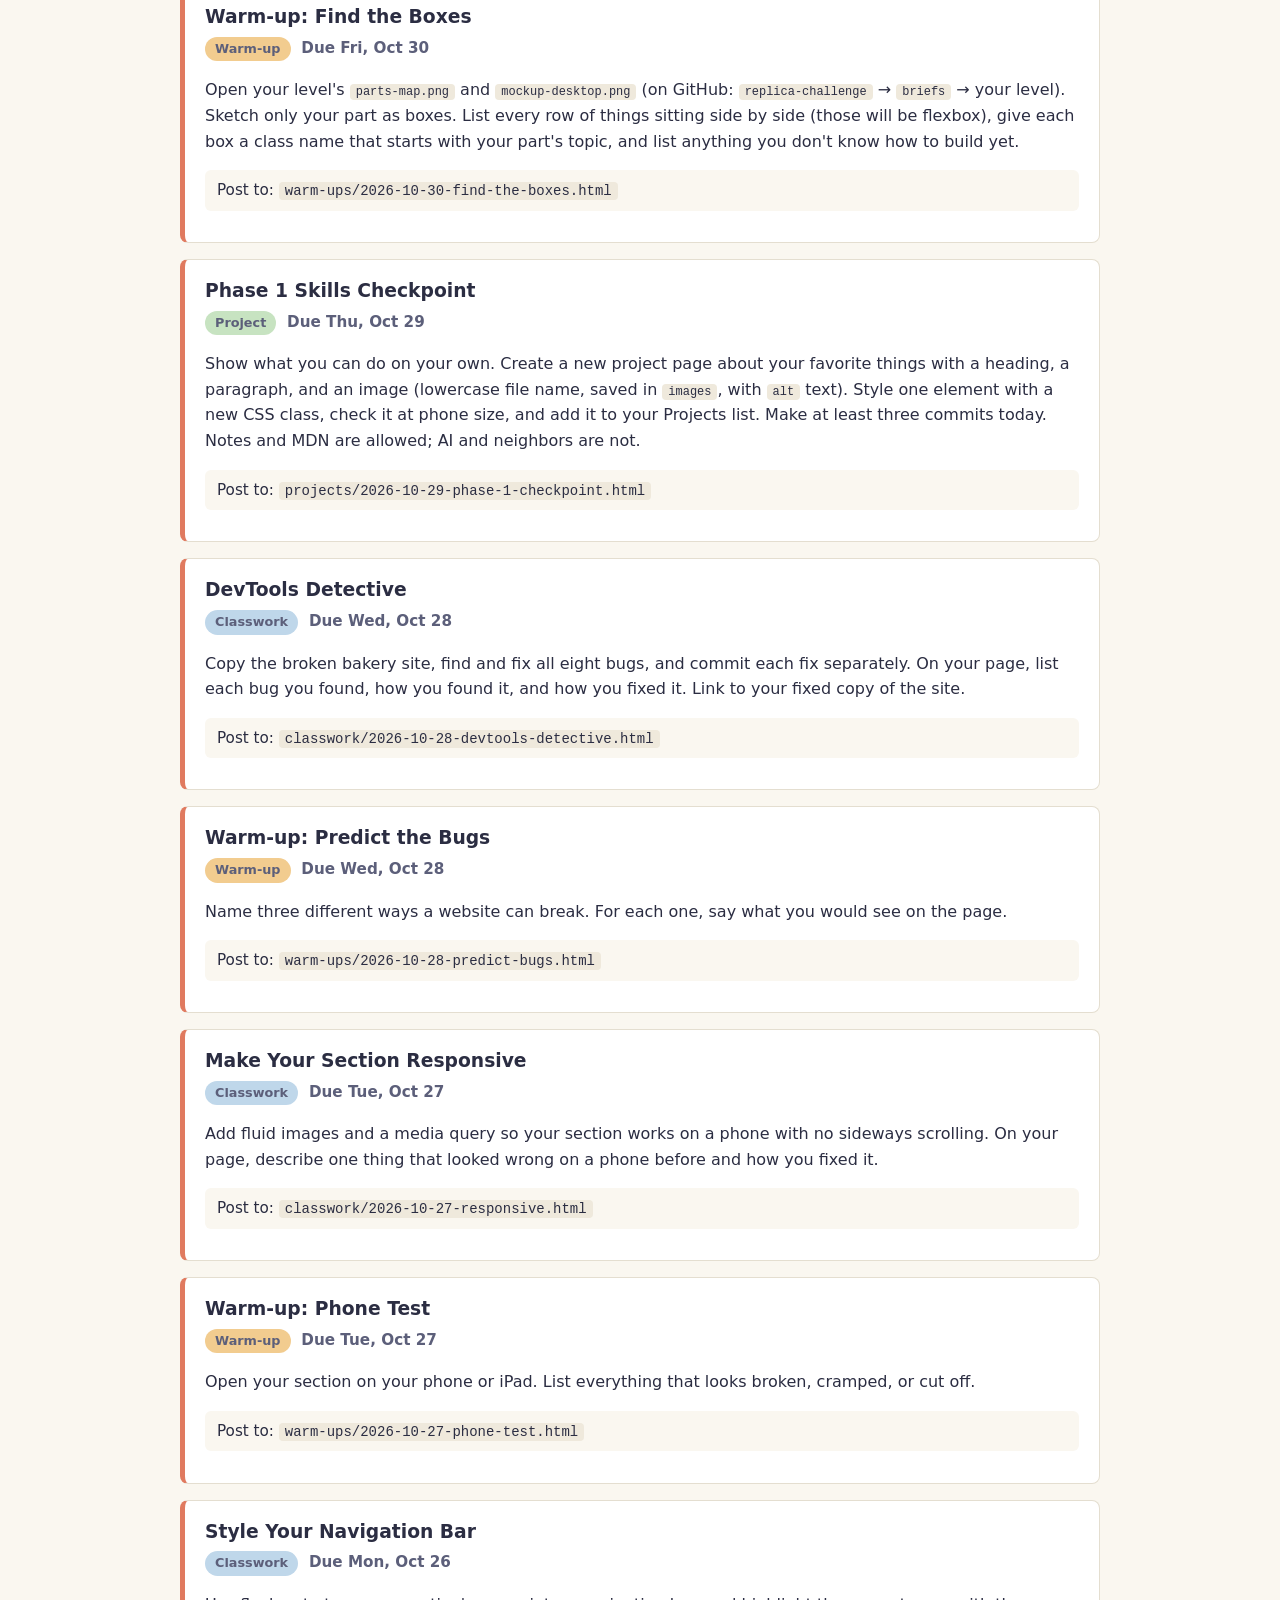
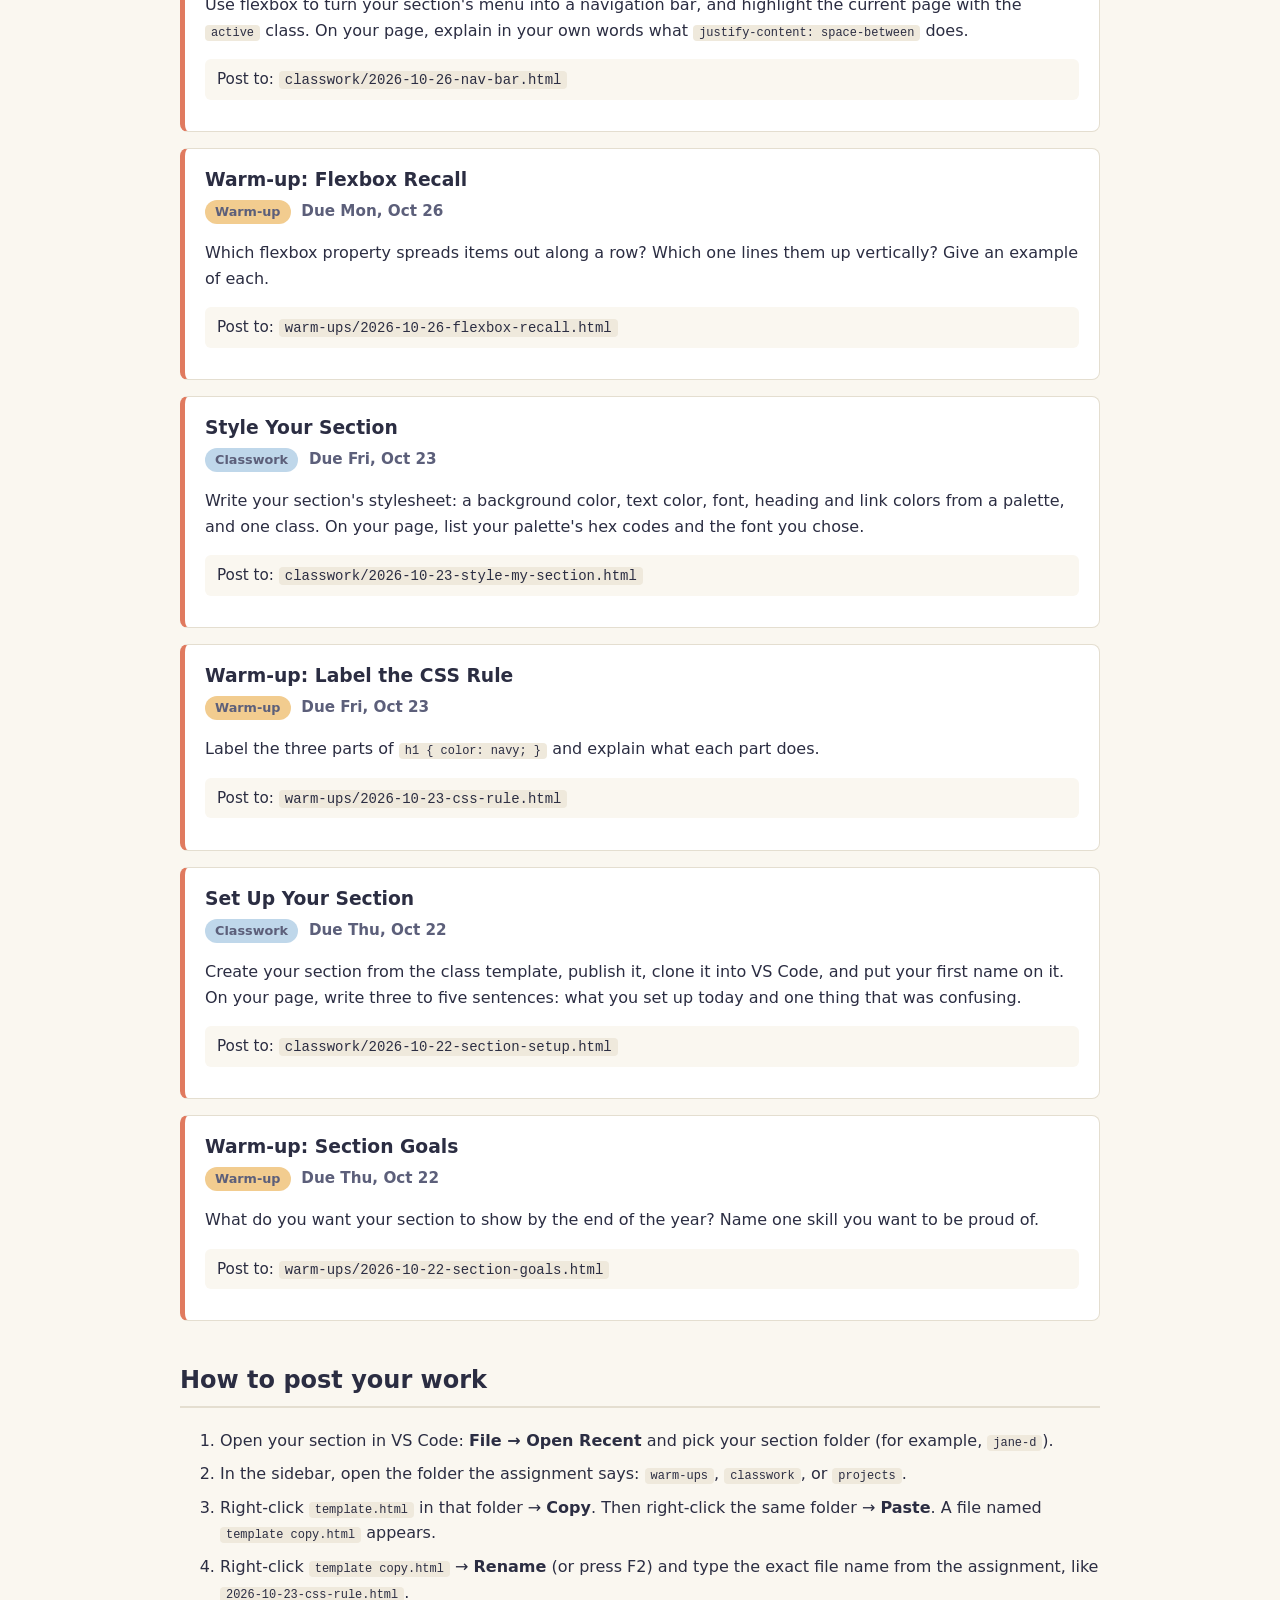
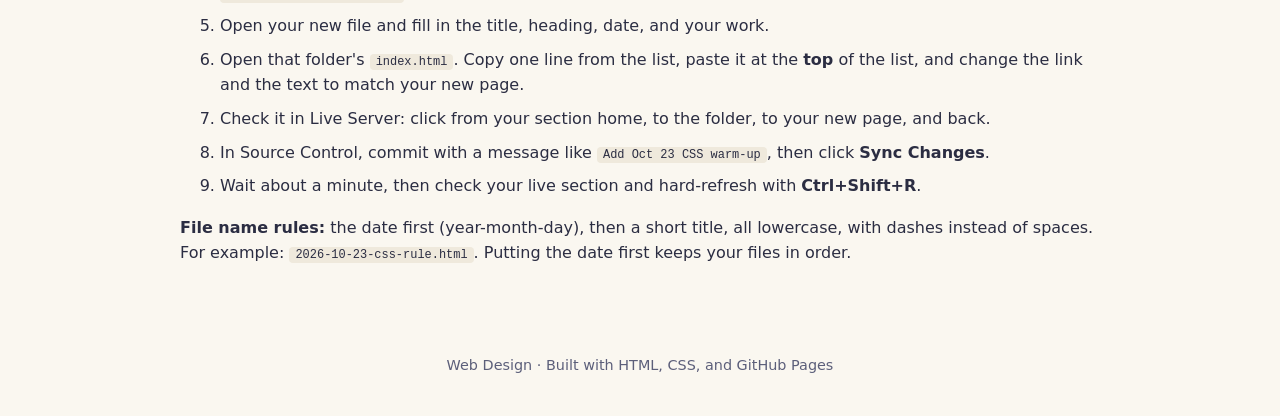
==== commit 595fa008: "Add assignment article for style guide" ====
--- a/assignments.html
+++ b/assignments.html
@@ -19,6 +19,13 @@
   </header>
 
   <main>
+        <article class="assignment" id="2026-11-20-style-guide" data-due="2026-11-20">
+      <h3>My Style Guide</h3>
+      <p class="meta"><span class="tag classwork">Classwork</span> <strong>Due Fri, Nov 20</strong></p>
+      <p>Save a copy of the stylesheet you wrote in October as <code>style-october.css</code>, then make a page that uses it. Your page shows your colors (with color boxes and hex codes), your font, three rules with what each one does, your class, and one thing you'd change now. This page keeps your October look even after your portfolio gets its new style.</p>
+      <p class="post-to">Post to: <code>classwork/2026-11-20-style-guide.html</code></p>
+    </article>
+
     <h1>Assignments</h1>
     <p class="lead">
       Soonest due first. Each assignment says which folder to post it in and exactly
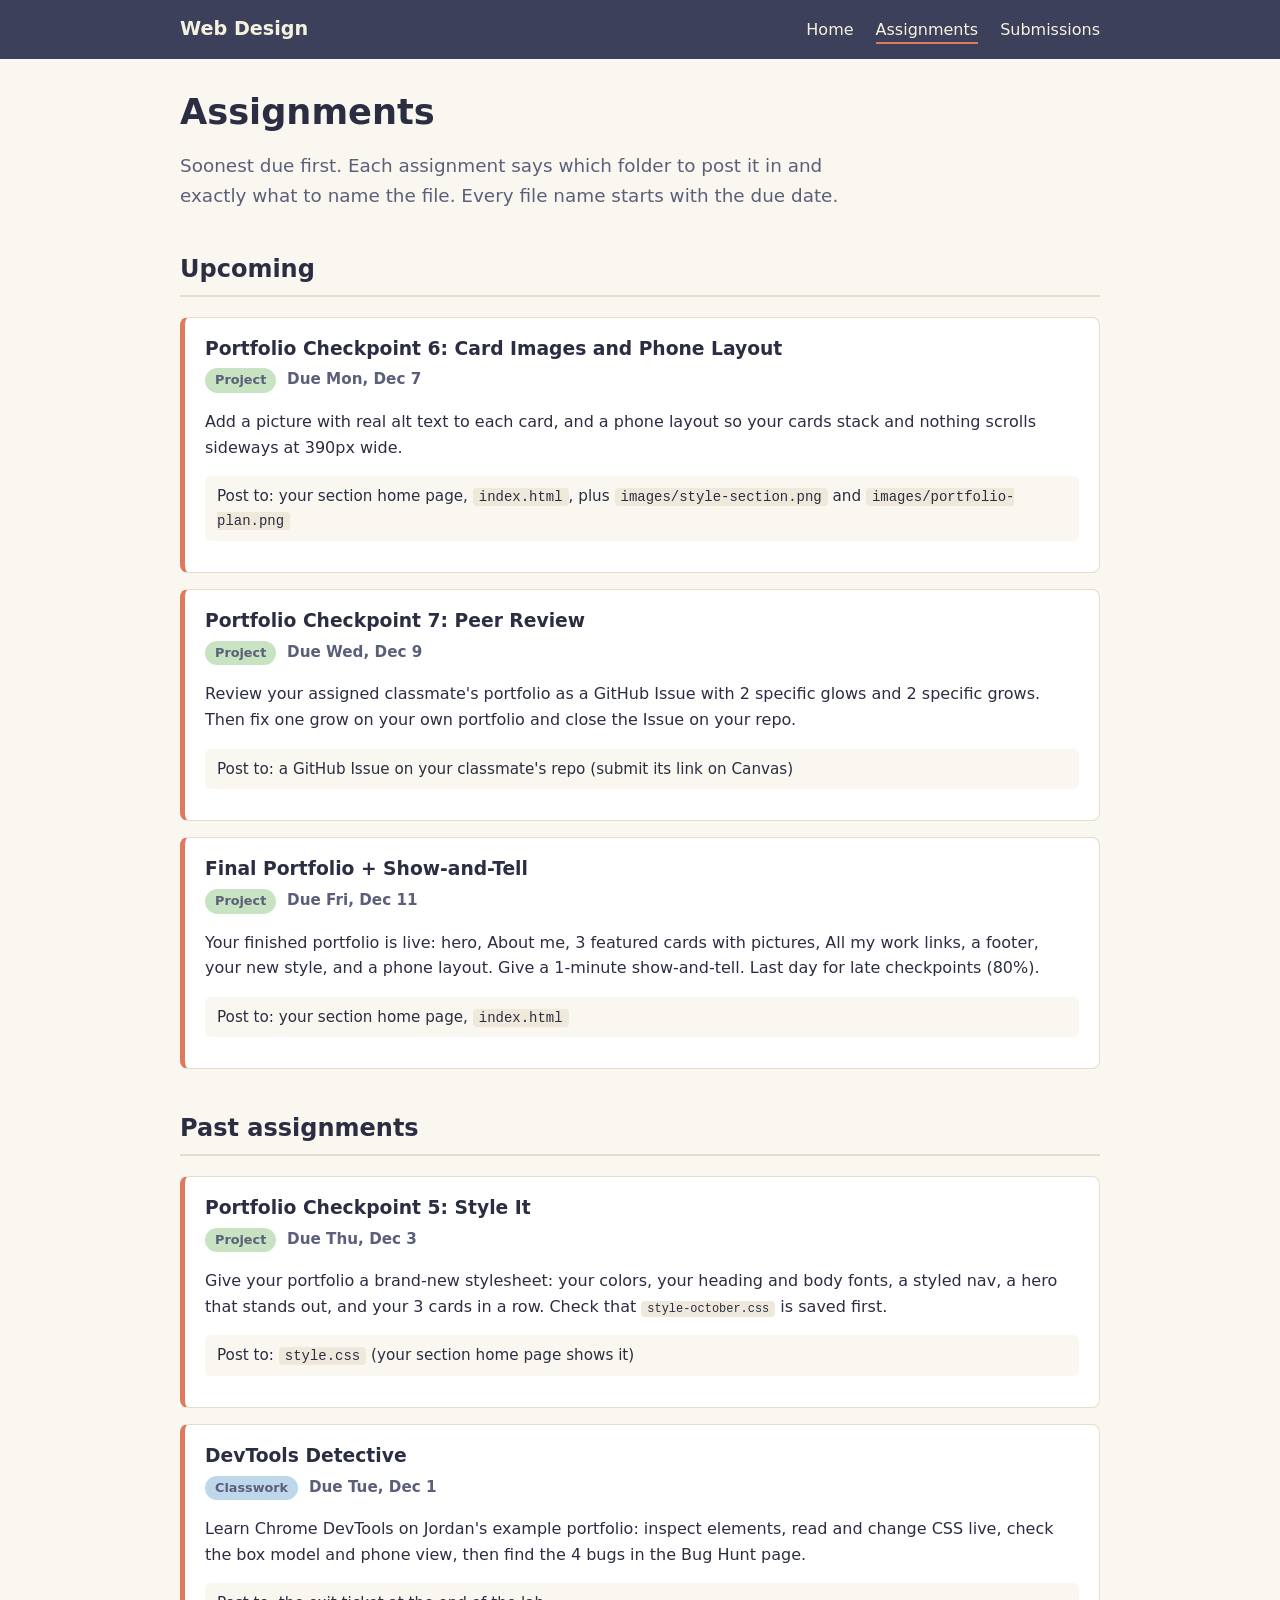
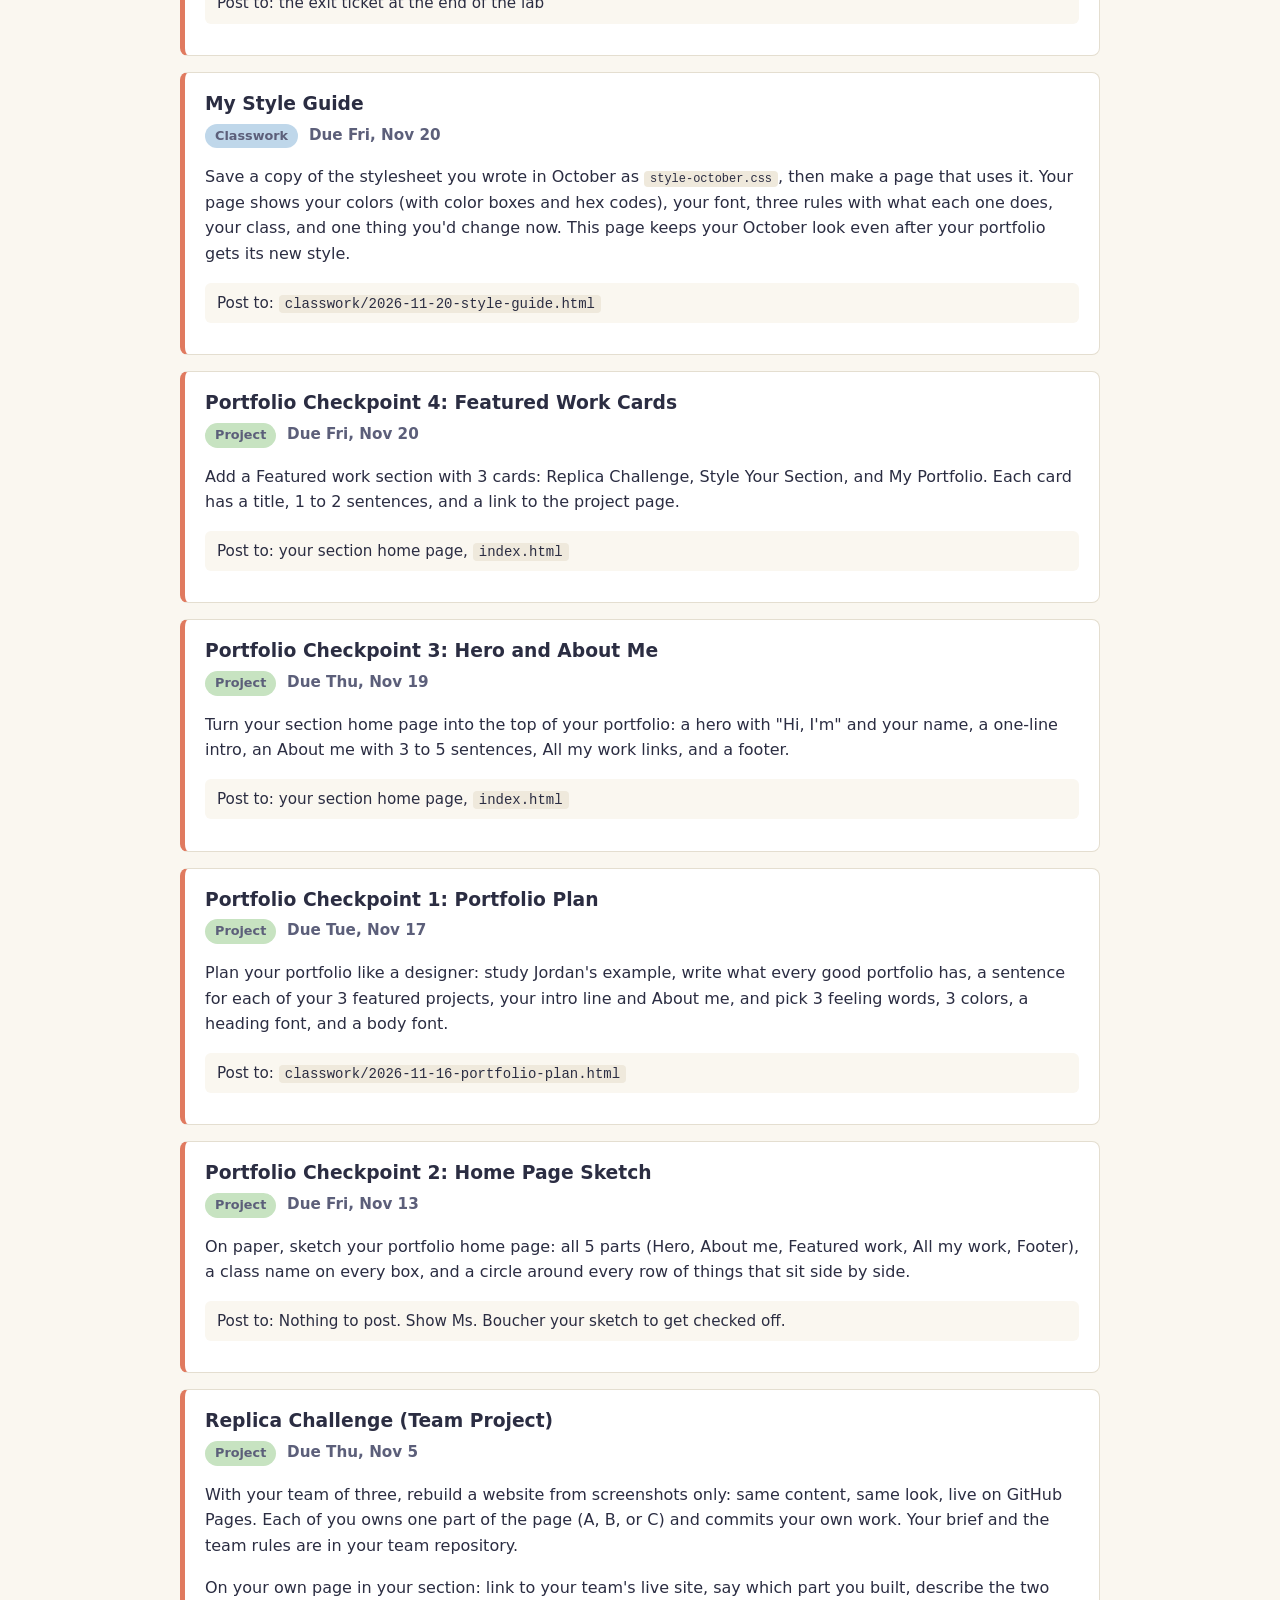
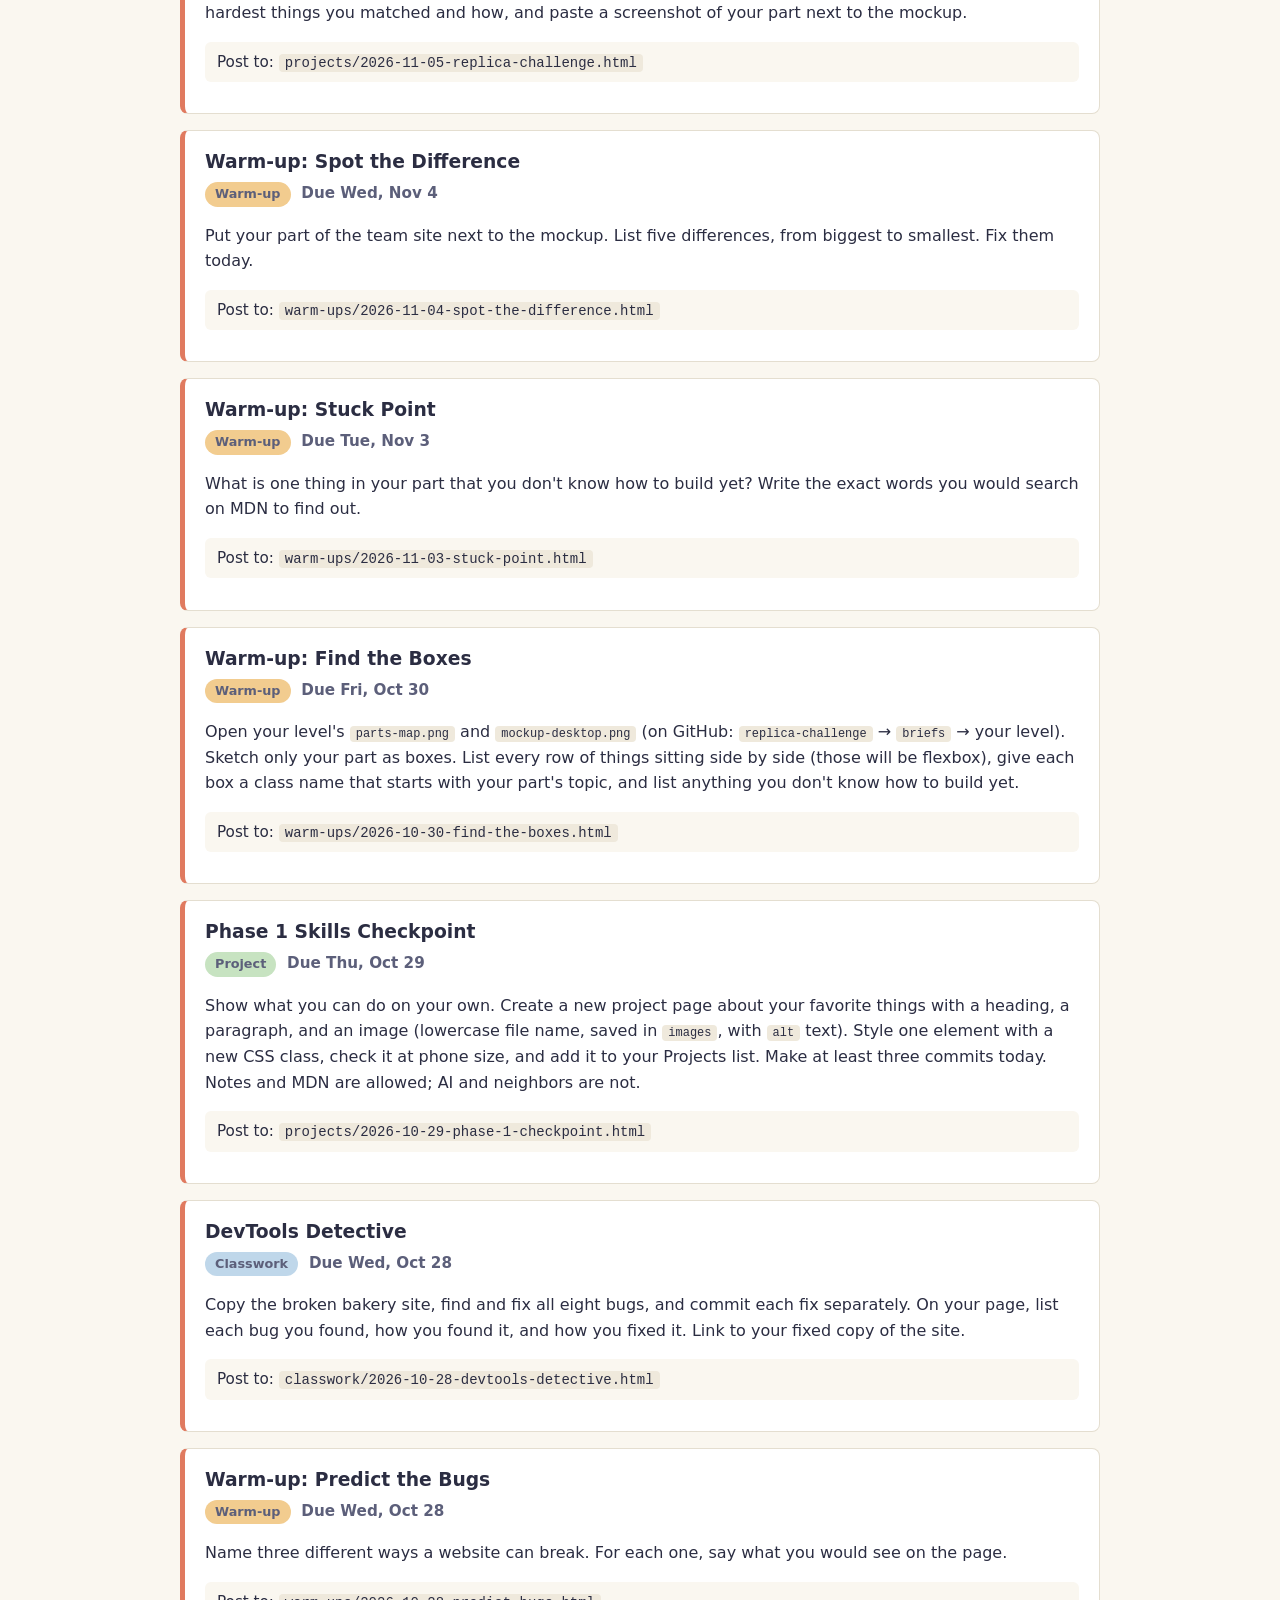
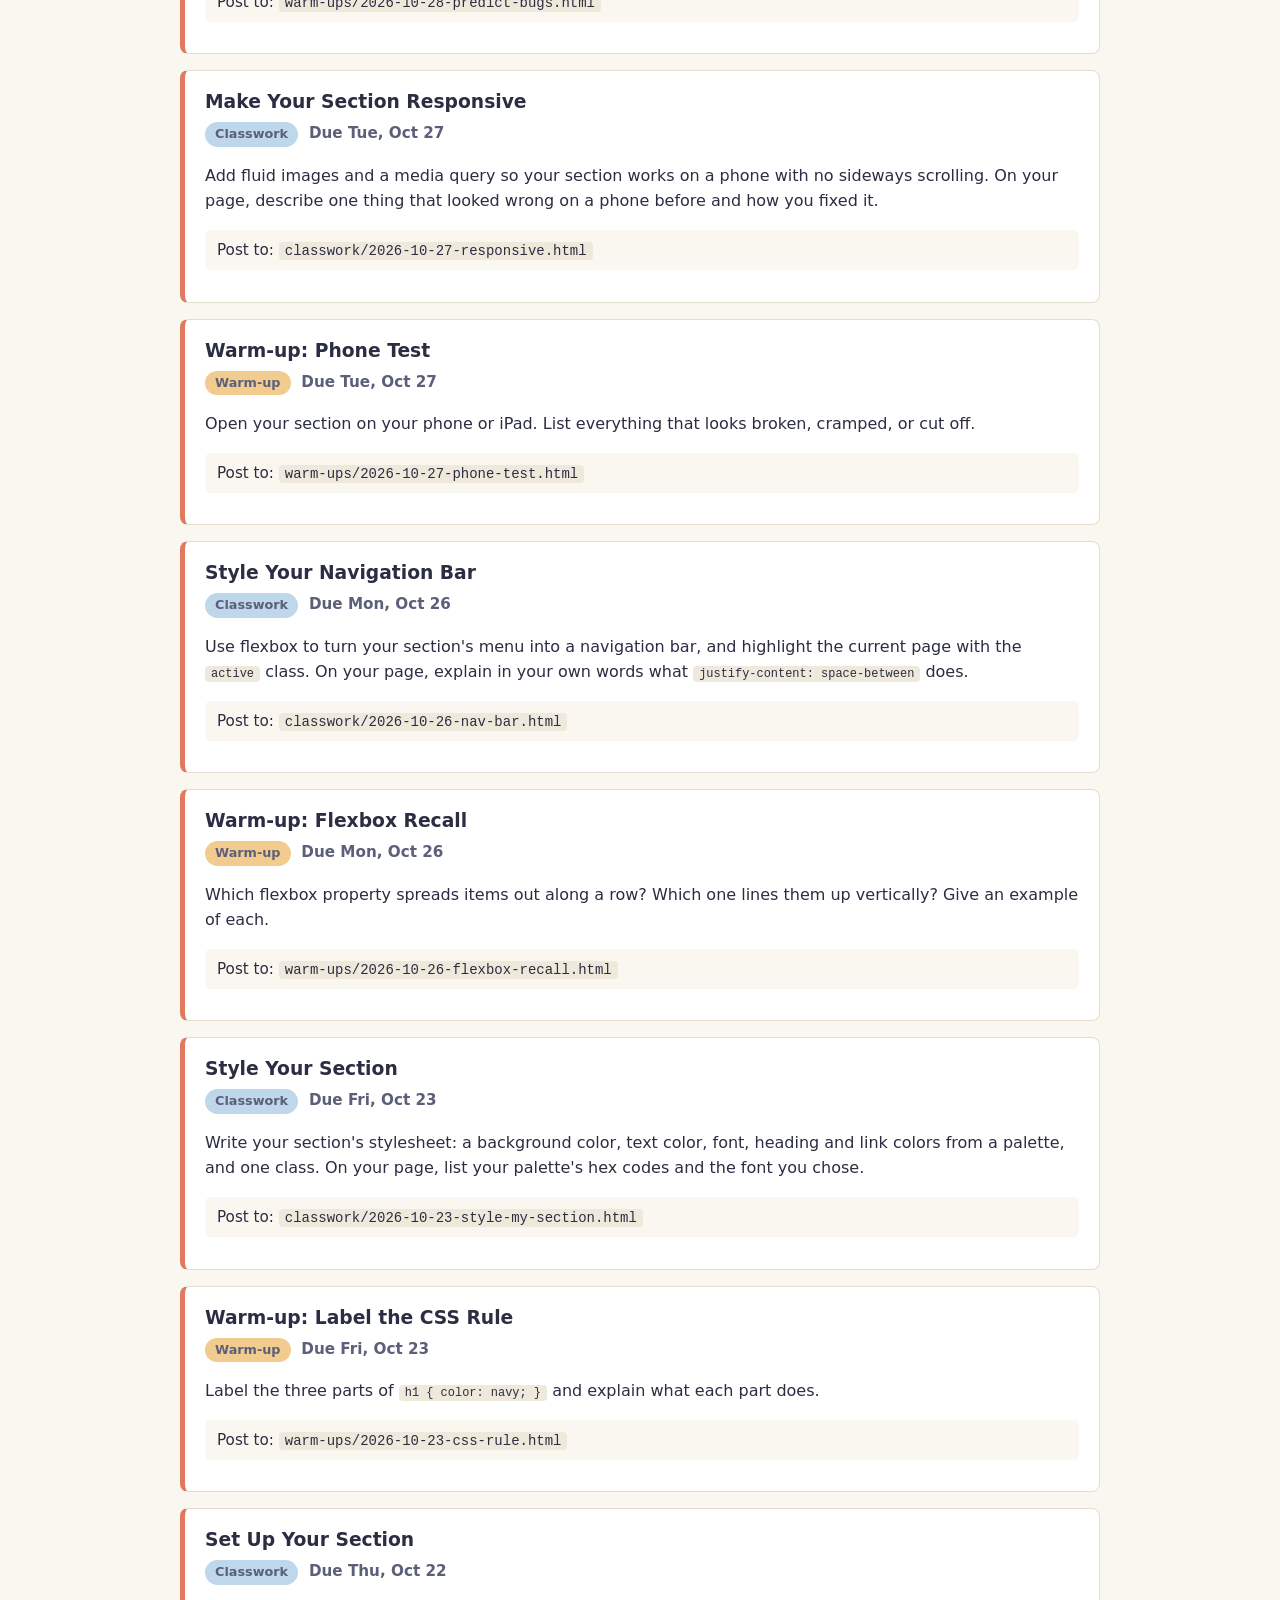
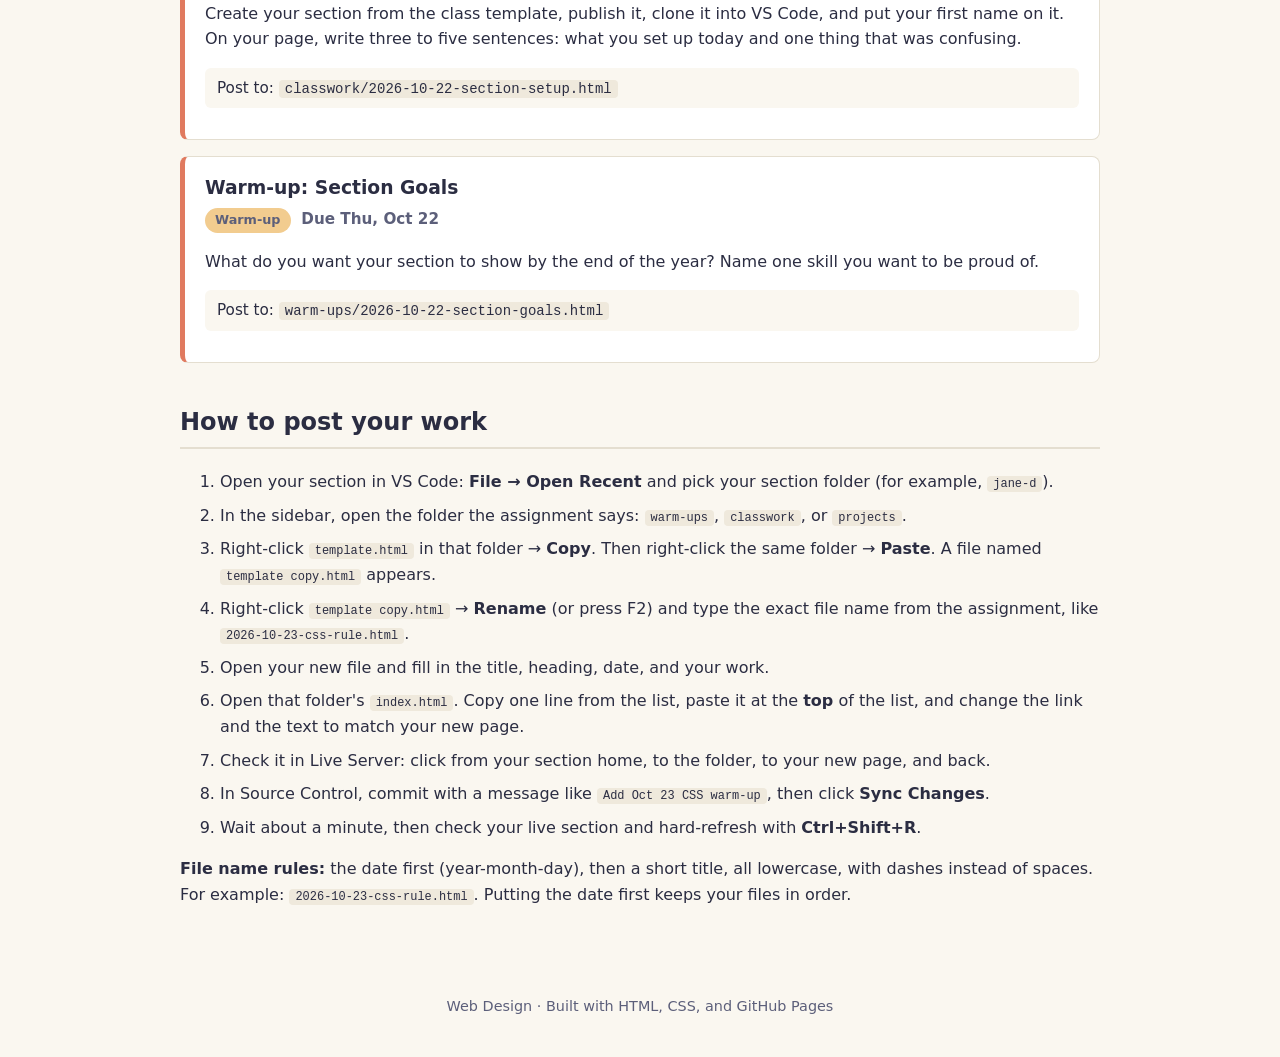
==== commit 701ffed1: "Add portfolio checkpoint and DevTools assignment cards" ====
--- a/assignments.html
+++ b/assignments.html
@@ -19,6 +19,69 @@
   </header>
 
   <main>
+        <article class="assignment" id="2026-11-13-portfolio-sketch" data-due="2026-11-13">
+      <h3>Portfolio Checkpoint 2: Home Page Sketch</h3>
+      <p class="meta"><span class="tag project">Project</span> <strong>Due Fri, Nov 13</strong></p>
+      <p>On paper, sketch your portfolio home page: all 5 parts (Hero, About me, Featured work, All my work, Footer), a class name on every box, and a circle around every row of things that sit side by side.</p>
+      <p class="post-to">Post to: Nothing to post. Show Ms. Boucher your sketch to get checked off.</p>
+    </article>
+
+    <article class="assignment" id="2026-11-16-portfolio-plan" data-due="2026-11-17">
+      <h3>Portfolio Checkpoint 1: Portfolio Plan</h3>
+      <p class="meta"><span class="tag project">Project</span> <strong>Due Tue, Nov 17</strong></p>
+      <p>Plan your portfolio like a designer: study Jordan's example, write what every good portfolio has, a sentence for each of your 3 featured projects, your intro line and About me, and pick 3 feeling words, 3 colors, a heading font, and a body font.</p>
+      <p class="post-to">Post to: <code>classwork/2026-11-16-portfolio-plan.html</code></p>
+    </article>
+
+    <article class="assignment" id="2026-11-19-hero-about" data-due="2026-11-19">
+      <h3>Portfolio Checkpoint 3: Hero and About Me</h3>
+      <p class="meta"><span class="tag project">Project</span> <strong>Due Thu, Nov 19</strong></p>
+      <p>Turn your section home page into the top of your portfolio: a hero with "Hi, I'm" and your name, a one-line intro, an About me with 3 to 5 sentences, All my work links, and a footer.</p>
+      <p class="post-to">Post to: your section home page, <code>index.html</code></p>
+    </article>
+
+    <article class="assignment" id="2026-11-20-featured-work" data-due="2026-11-20">
+      <h3>Portfolio Checkpoint 4: Featured Work Cards</h3>
+      <p class="meta"><span class="tag project">Project</span> <strong>Due Fri, Nov 20</strong></p>
+      <p>Add a Featured work section with 3 cards: Replica Challenge, Style Your Section, and My Portfolio. Each card has a title, 1 to 2 sentences, and a link to the project page.</p>
+      <p class="post-to">Post to: your section home page, <code>index.html</code></p>
+    </article>
+
+    <article class="assignment" id="2026-12-01-devtools-detective" data-due="2026-12-01">
+      <h3>DevTools Detective</h3>
+      <p class="meta"><span class="tag classwork">Classwork</span> <strong>Due Tue, Dec 1</strong></p>
+      <p>Learn Chrome DevTools on Jordan's example portfolio: inspect elements, read and change CSS live, check the box model and phone view, then find the 4 bugs in the Bug Hunt page.</p>
+      <p class="post-to">Post to: the exit ticket at the end of the lab</p>
+    </article>
+
+    <article class="assignment" id="2026-12-03-style-it" data-due="2026-12-03">
+      <h3>Portfolio Checkpoint 5: Style It</h3>
+      <p class="meta"><span class="tag project">Project</span> <strong>Due Thu, Dec 3</strong></p>
+      <p>Give your portfolio a brand-new stylesheet: your colors, your heading and body fonts, a styled nav, a hero that stands out, and your 3 cards in a row. Check that <code>style-october.css</code> is saved first.</p>
+      <p class="post-to">Post to: <code>style.css</code> (your section home page shows it)</p>
+    </article>
+
+    <article class="assignment" id="2026-12-07-images-phone" data-due="2026-12-07">
+      <h3>Portfolio Checkpoint 6: Card Images and Phone Layout</h3>
+      <p class="meta"><span class="tag project">Project</span> <strong>Due Mon, Dec 7</strong></p>
+      <p>Add a picture with real alt text to each card, and a phone layout so your cards stack and nothing scrolls sideways at 390px wide.</p>
+      <p class="post-to">Post to: your section home page, <code>index.html</code>, plus <code>images/style-section.png</code> and <code>images/portfolio-plan.png</code></p>
+    </article>
+
+    <article class="assignment" id="2026-12-09-peer-review" data-due="2026-12-09">
+      <h3>Portfolio Checkpoint 7: Peer Review</h3>
+      <p class="meta"><span class="tag project">Project</span> <strong>Due Wed, Dec 9</strong></p>
+      <p>Review your assigned classmate's portfolio as a GitHub Issue with 2 specific glows and 2 specific grows. Then fix one grow on your own portfolio and close the Issue on your repo.</p>
+      <p class="post-to">Post to: a GitHub Issue on your classmate's repo (submit its link on Canvas)</p>
+    </article>
+
+    <article class="assignment" id="2026-12-11-final-portfolio" data-due="2026-12-11">
+      <h3>Final Portfolio + Show-and-Tell</h3>
+      <p class="meta"><span class="tag project">Project</span> <strong>Due Fri, Dec 11</strong></p>
+      <p>Your finished portfolio is live: hero, About me, 3 featured cards with pictures, All my work links, a footer, your new style, and a phone layout. Give a 1-minute show-and-tell. Last day for late checkpoints (80%).</p>
+      <p class="post-to">Post to: your section home page, <code>index.html</code></p>
+    </article>
+
         <article class="assignment" id="2026-11-20-style-guide" data-due="2026-11-20">
       <h3>My Style Guide</h3>
       <p class="meta"><span class="tag classwork">Classwork</span> <strong>Due Fri, Nov 20</strong></p>
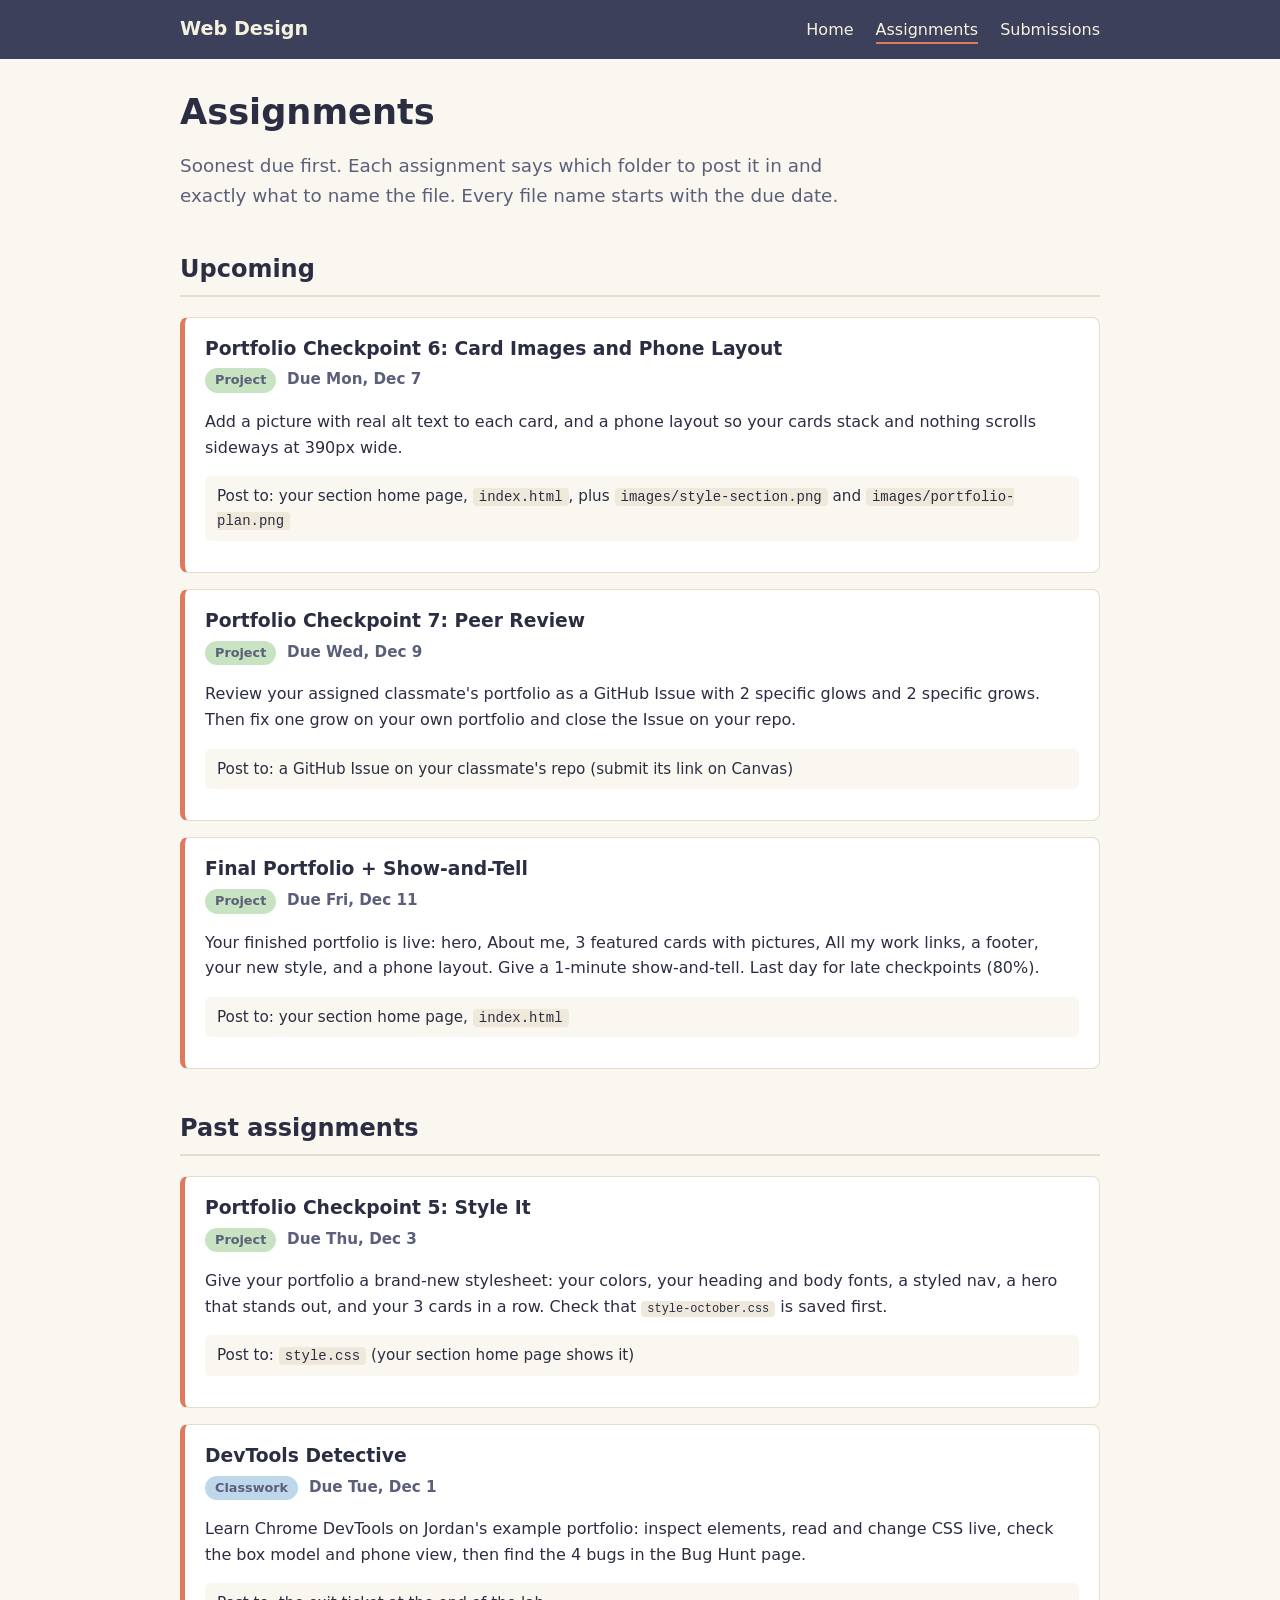
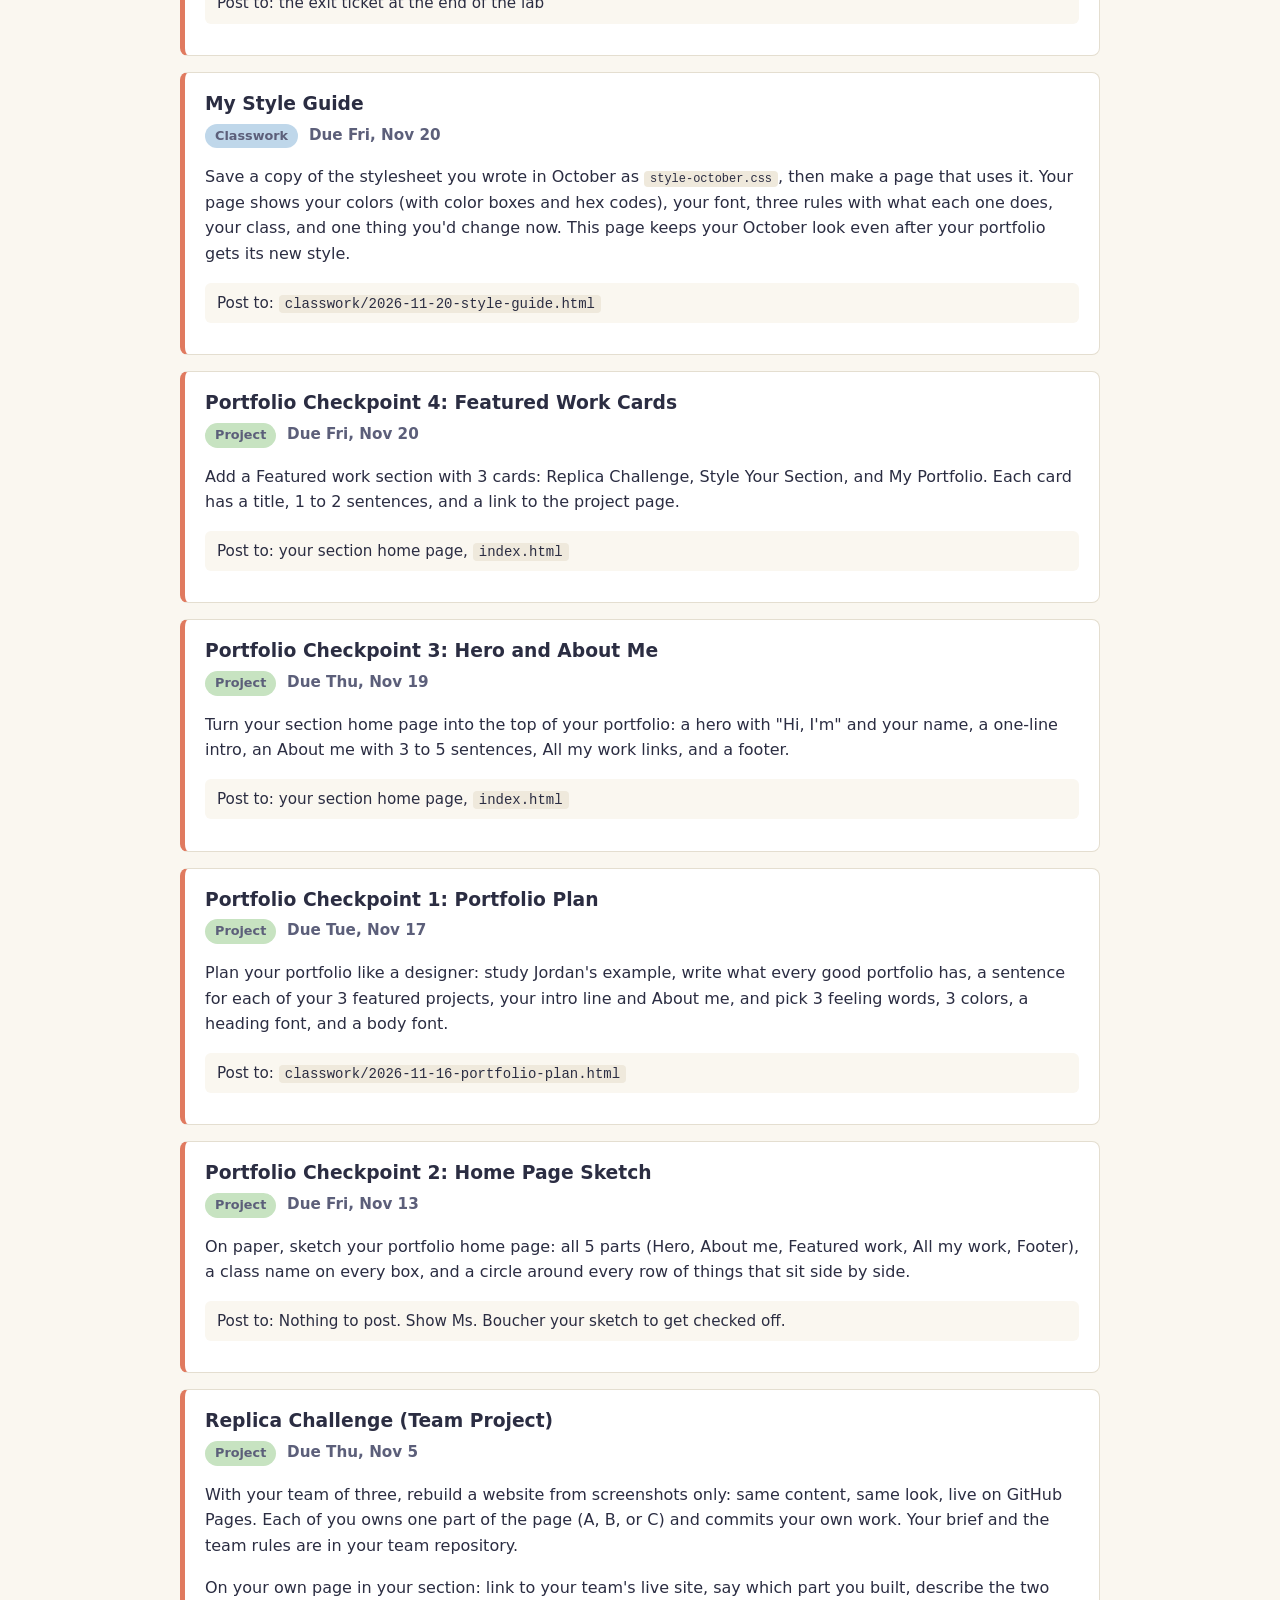
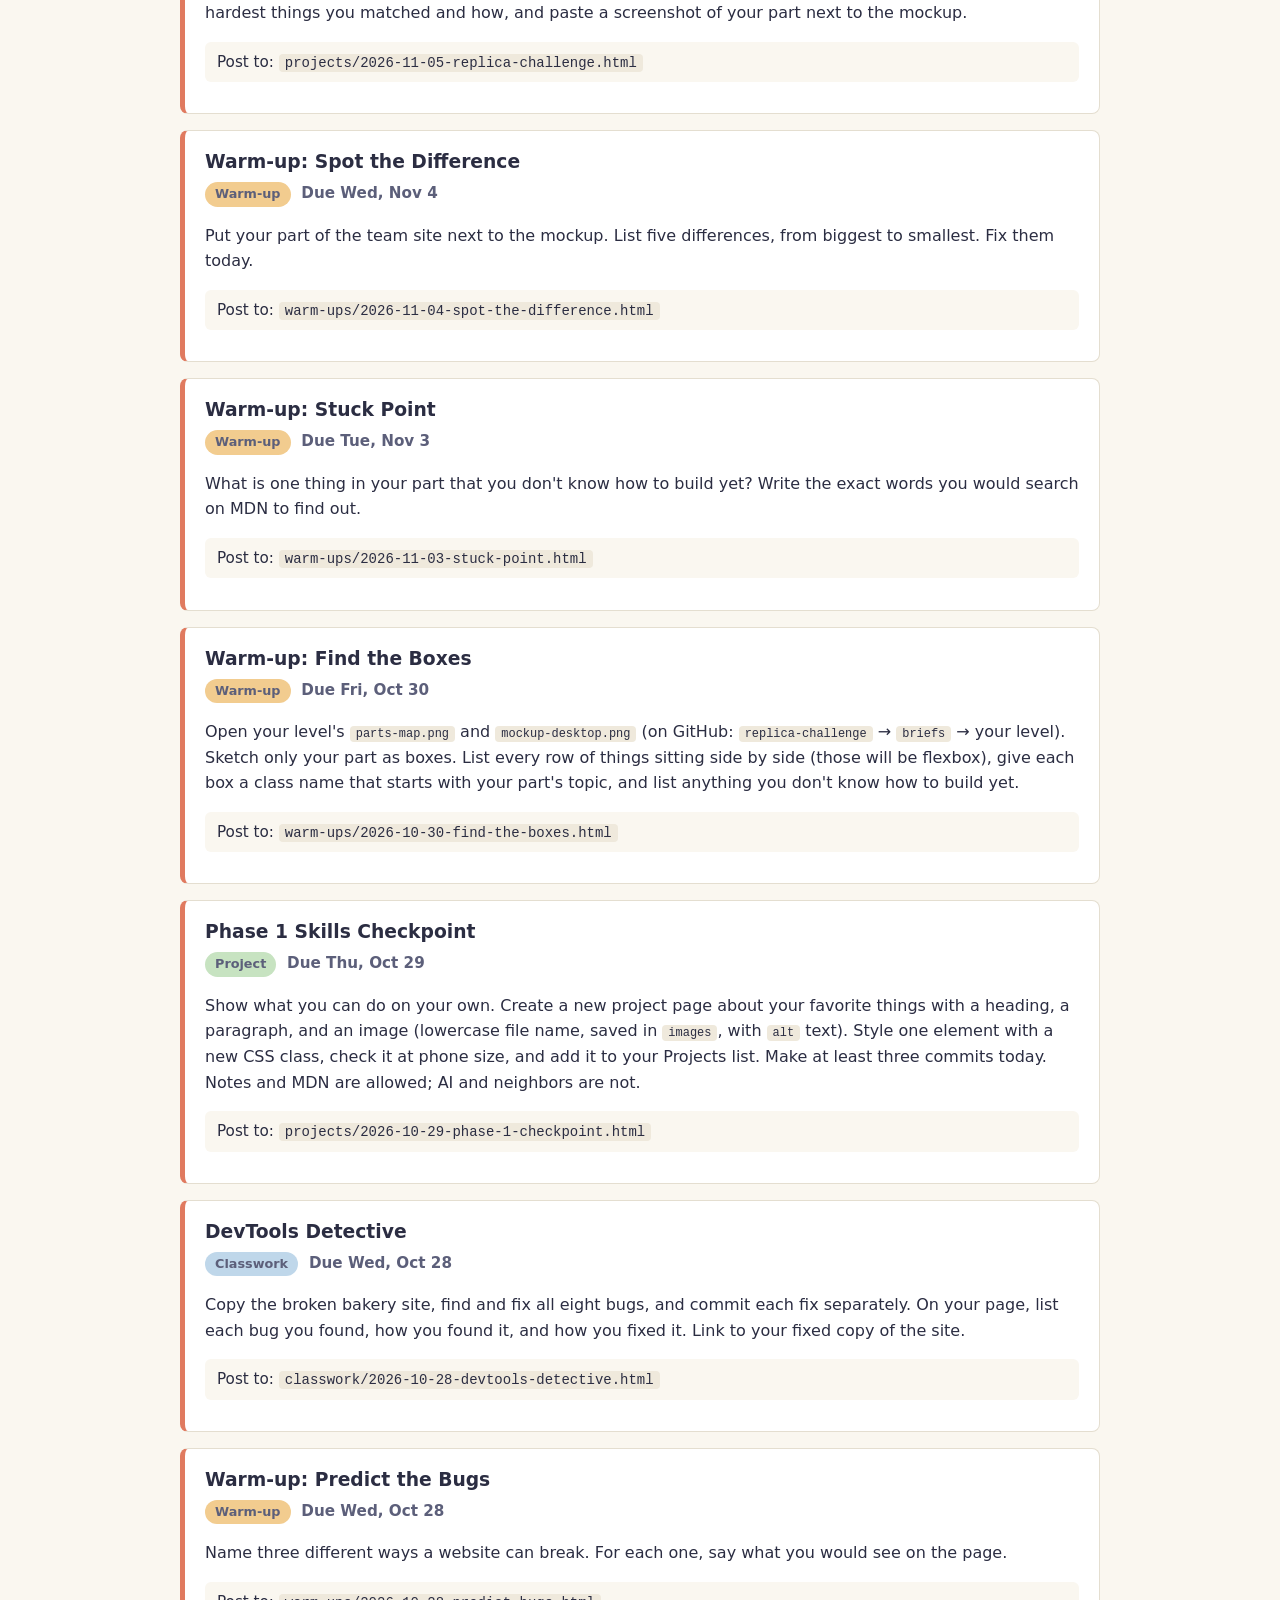
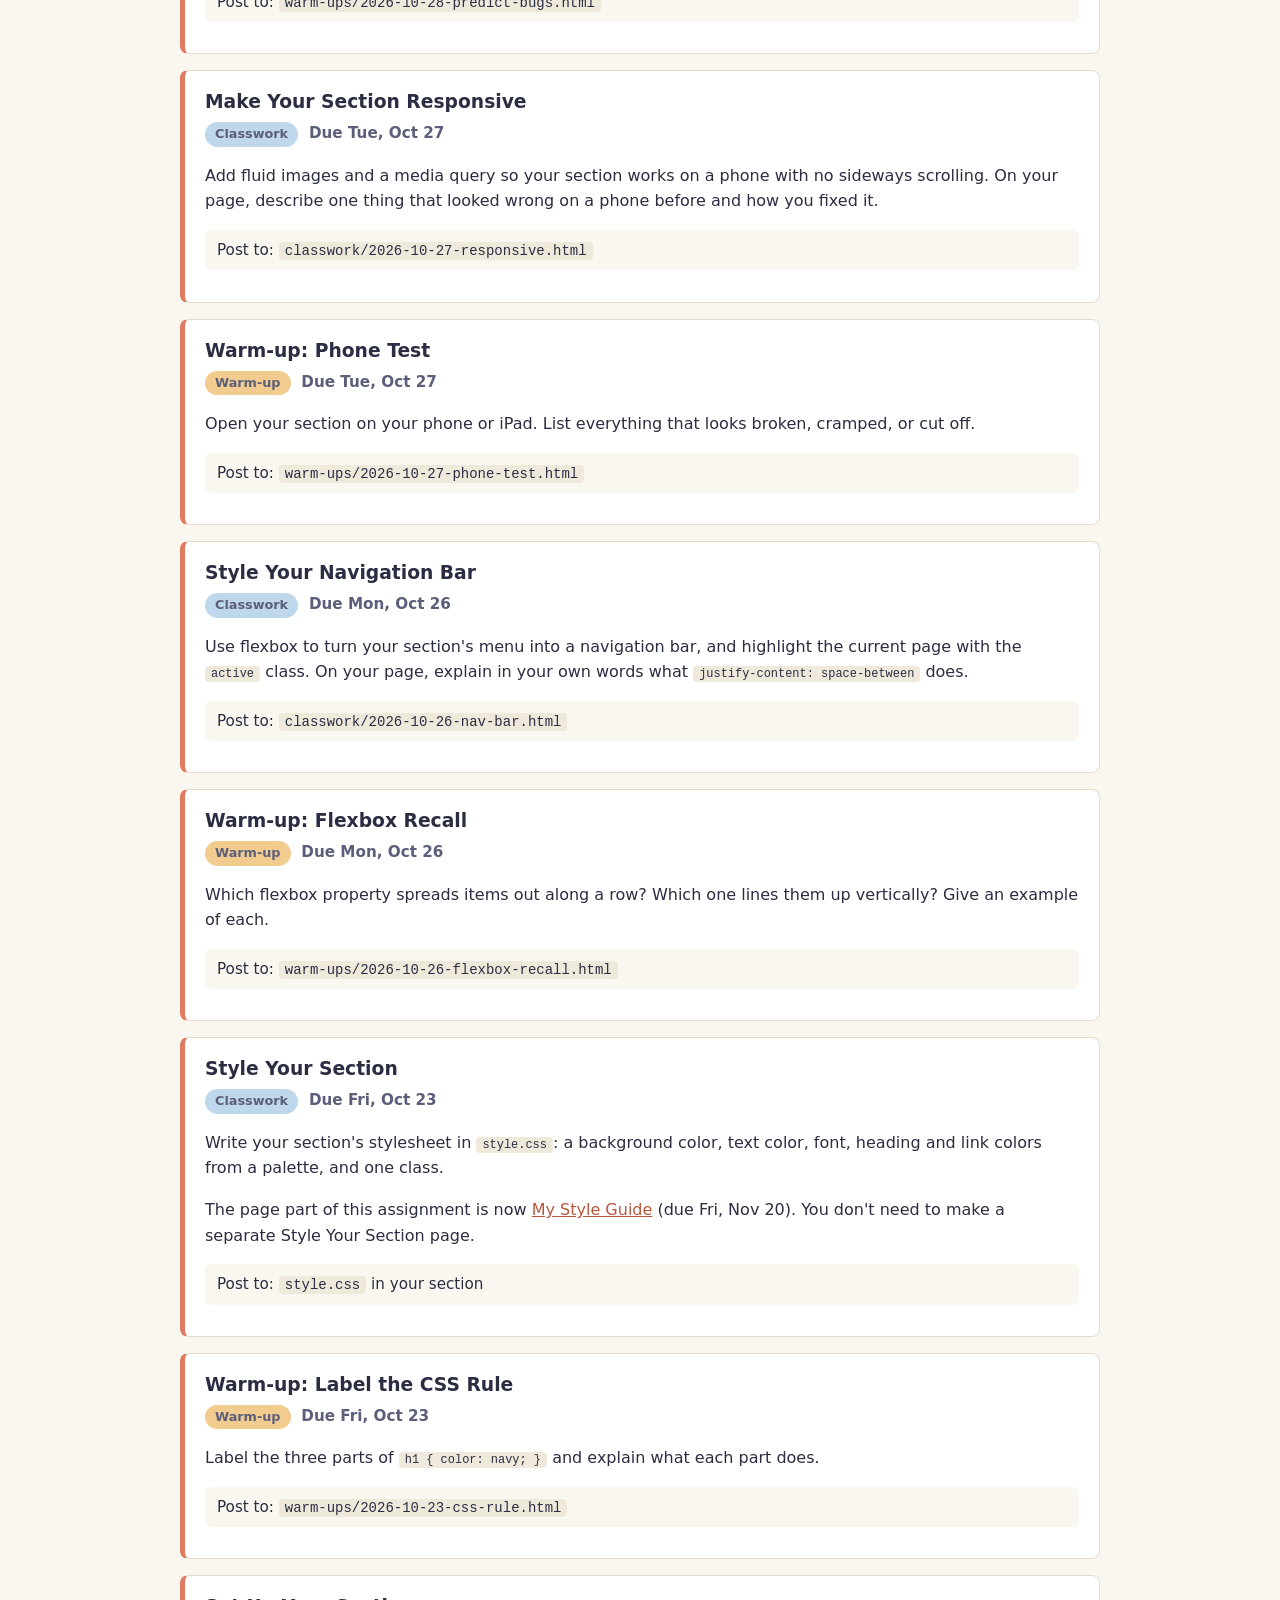
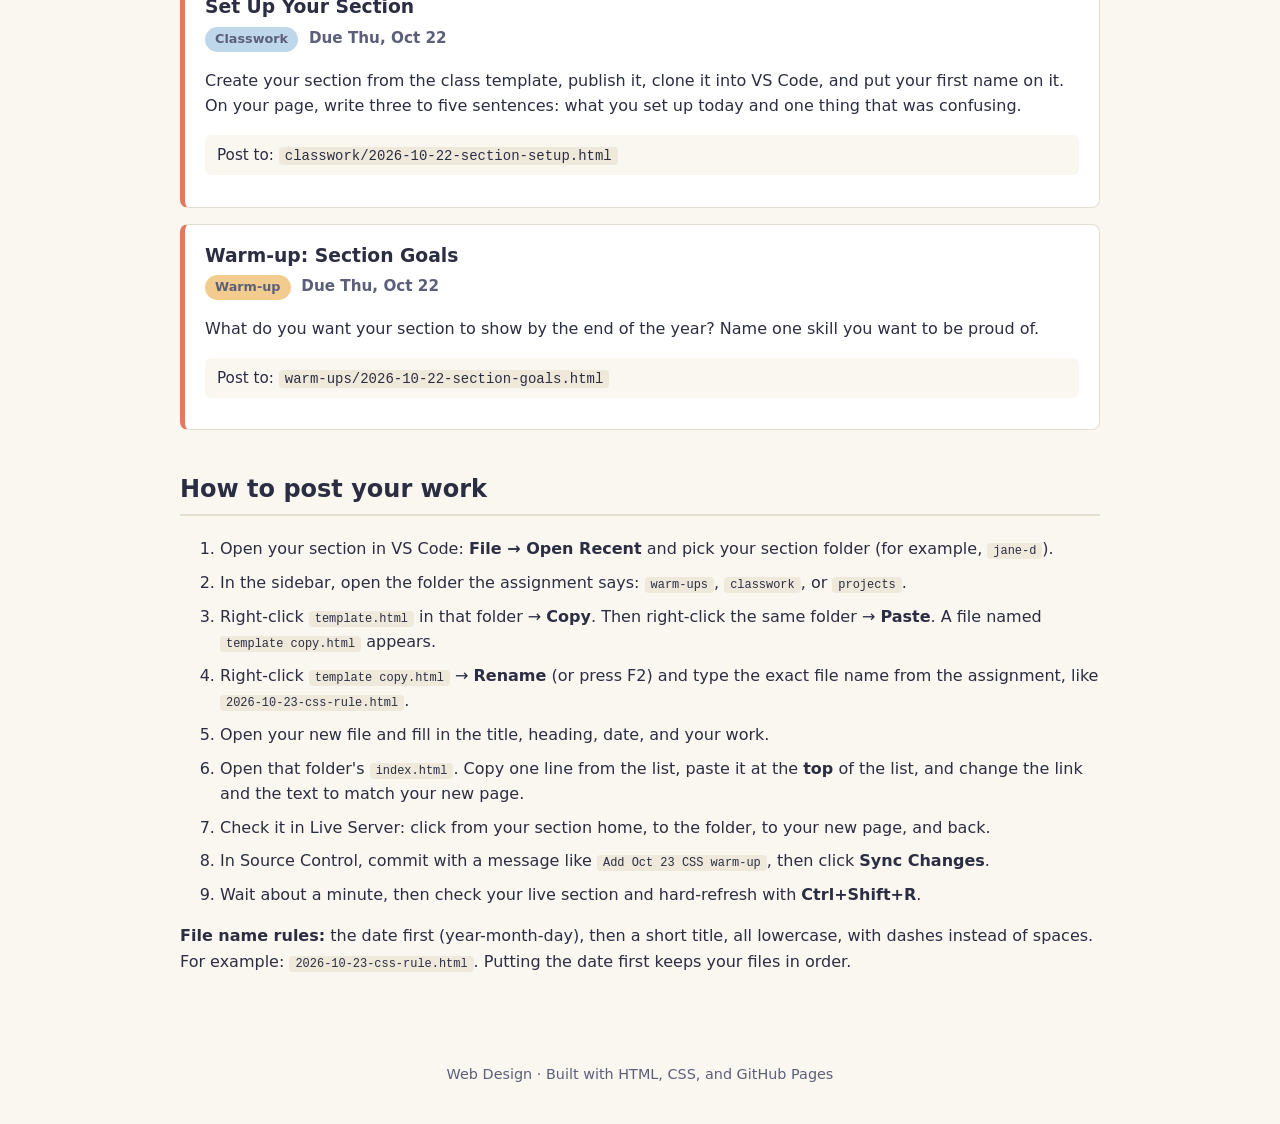
==== commit cf2ac43f: "Point old Style Your Section card to My Style Guide Updated assignment details to specify stylesheet" ====
--- a/assignments.html
+++ b/assignments.html
@@ -134,8 +134,9 @@
     <article class="assignment" id="2026-10-23-style-my-section" data-due="2026-10-23">
       <h3>Style Your Section</h3>
       <p class="meta"><span class="tag classwork">Classwork</span> <strong>Due Fri, Oct 23</strong></p>
-      <p>Write your section's stylesheet: a background color, text color, font, heading and link colors from a palette, and one class. On your page, list your palette's hex codes and the font you chose.</p>
-      <p class="post-to">Post to: <code>classwork/2026-10-23-style-my-section.html</code></p>
+      <p>Write your section's stylesheet in <code>style.css</code>: a background color, text color, font, heading and link colors from a palette, and one class.</p>
+      <p>The page part of this assignment is now <a href="#2026-11-20-style-guide">My Style Guide</a> (due Fri, Nov 20). You don't need to make a separate Style Your Section page.</p>
+      <p class="post-to">Post to: <code>style.css</code> in your section</p>
     </article>
 
     <article class="assignment" id="2026-10-26-flexbox-recall" data-due="2026-10-26">
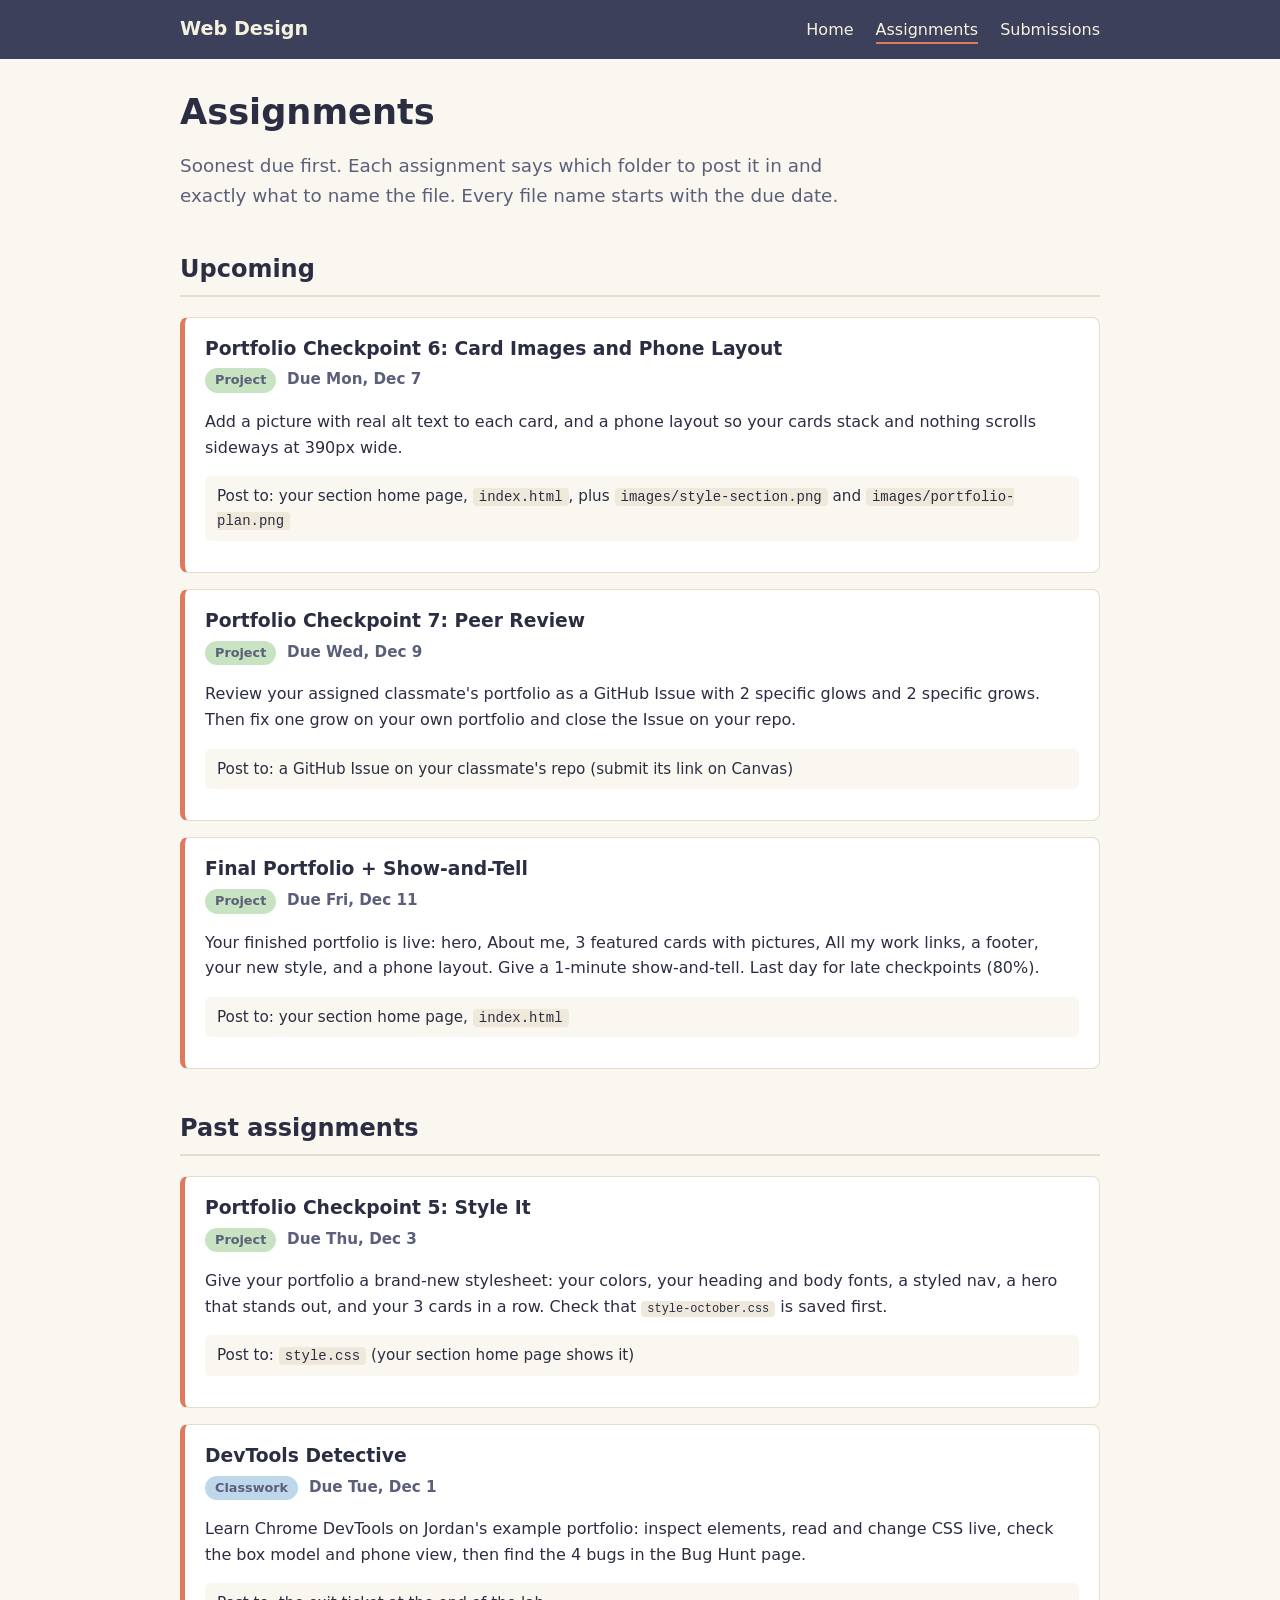
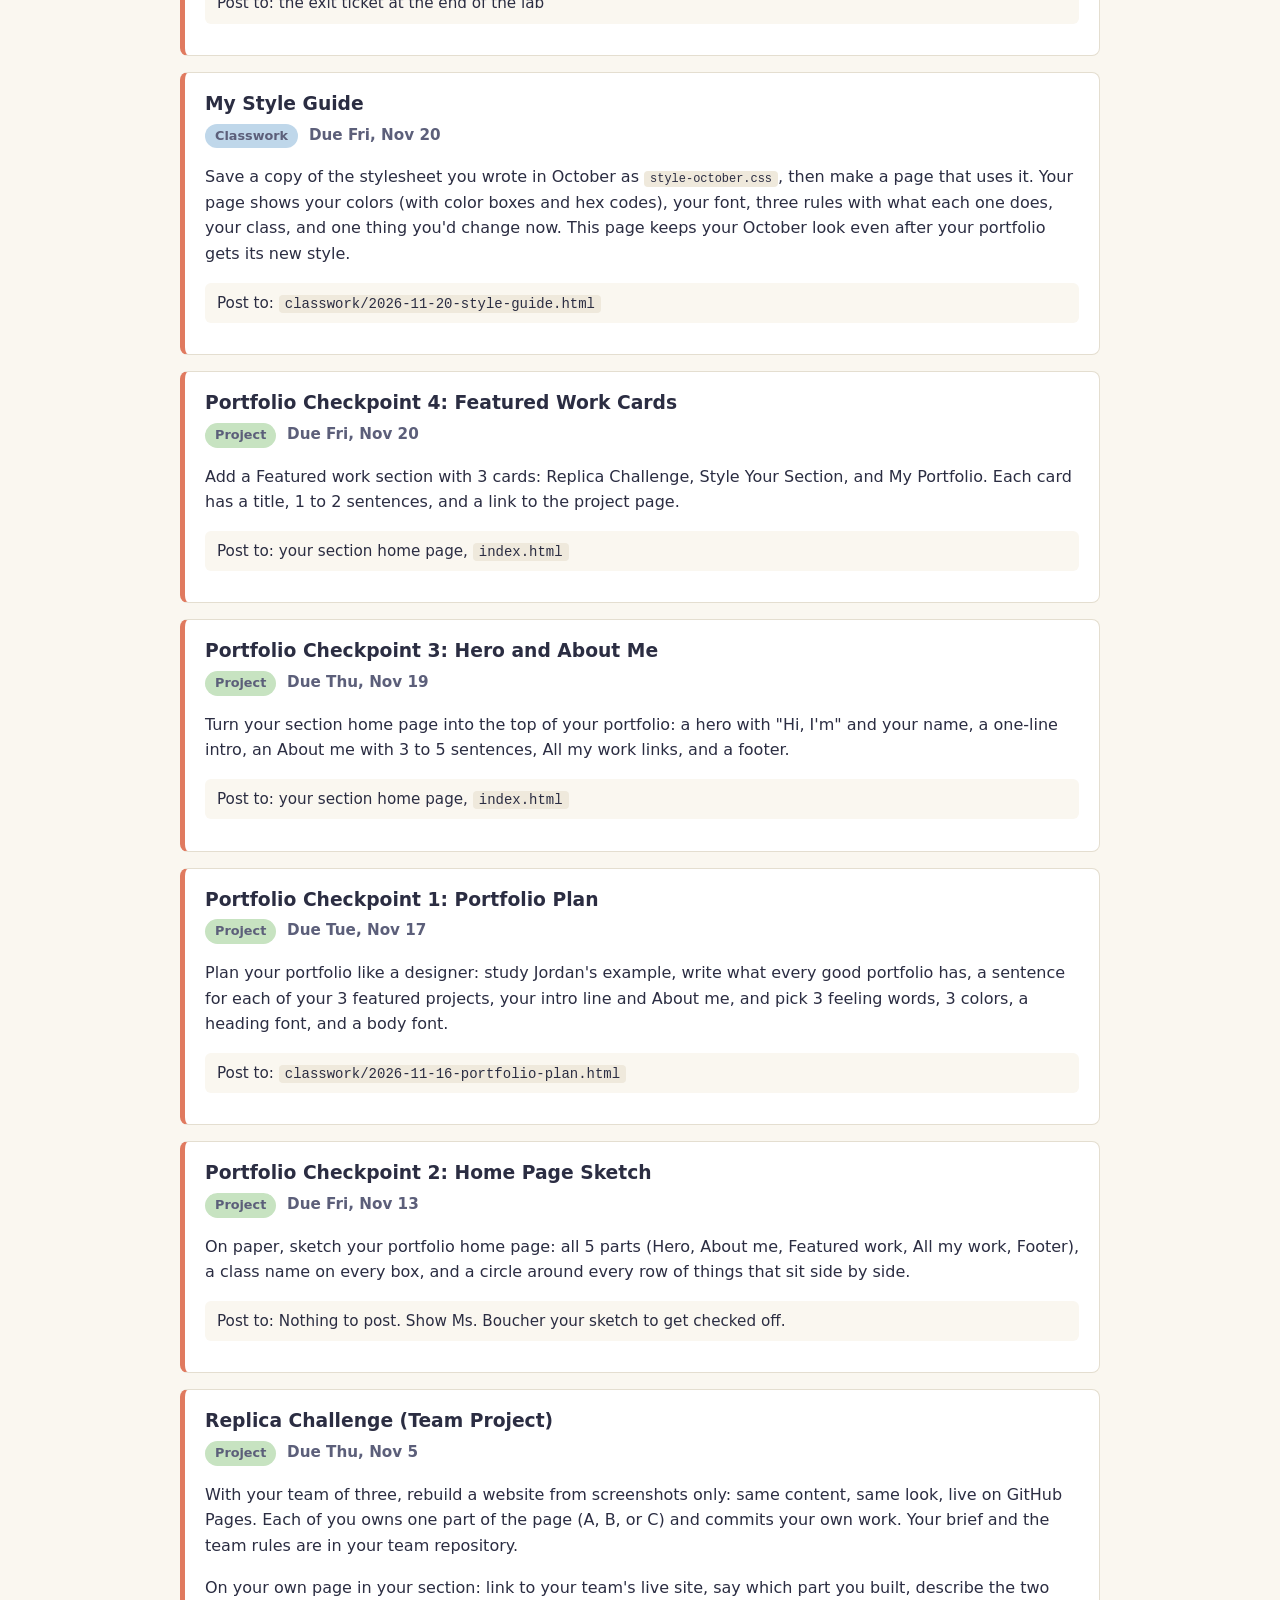
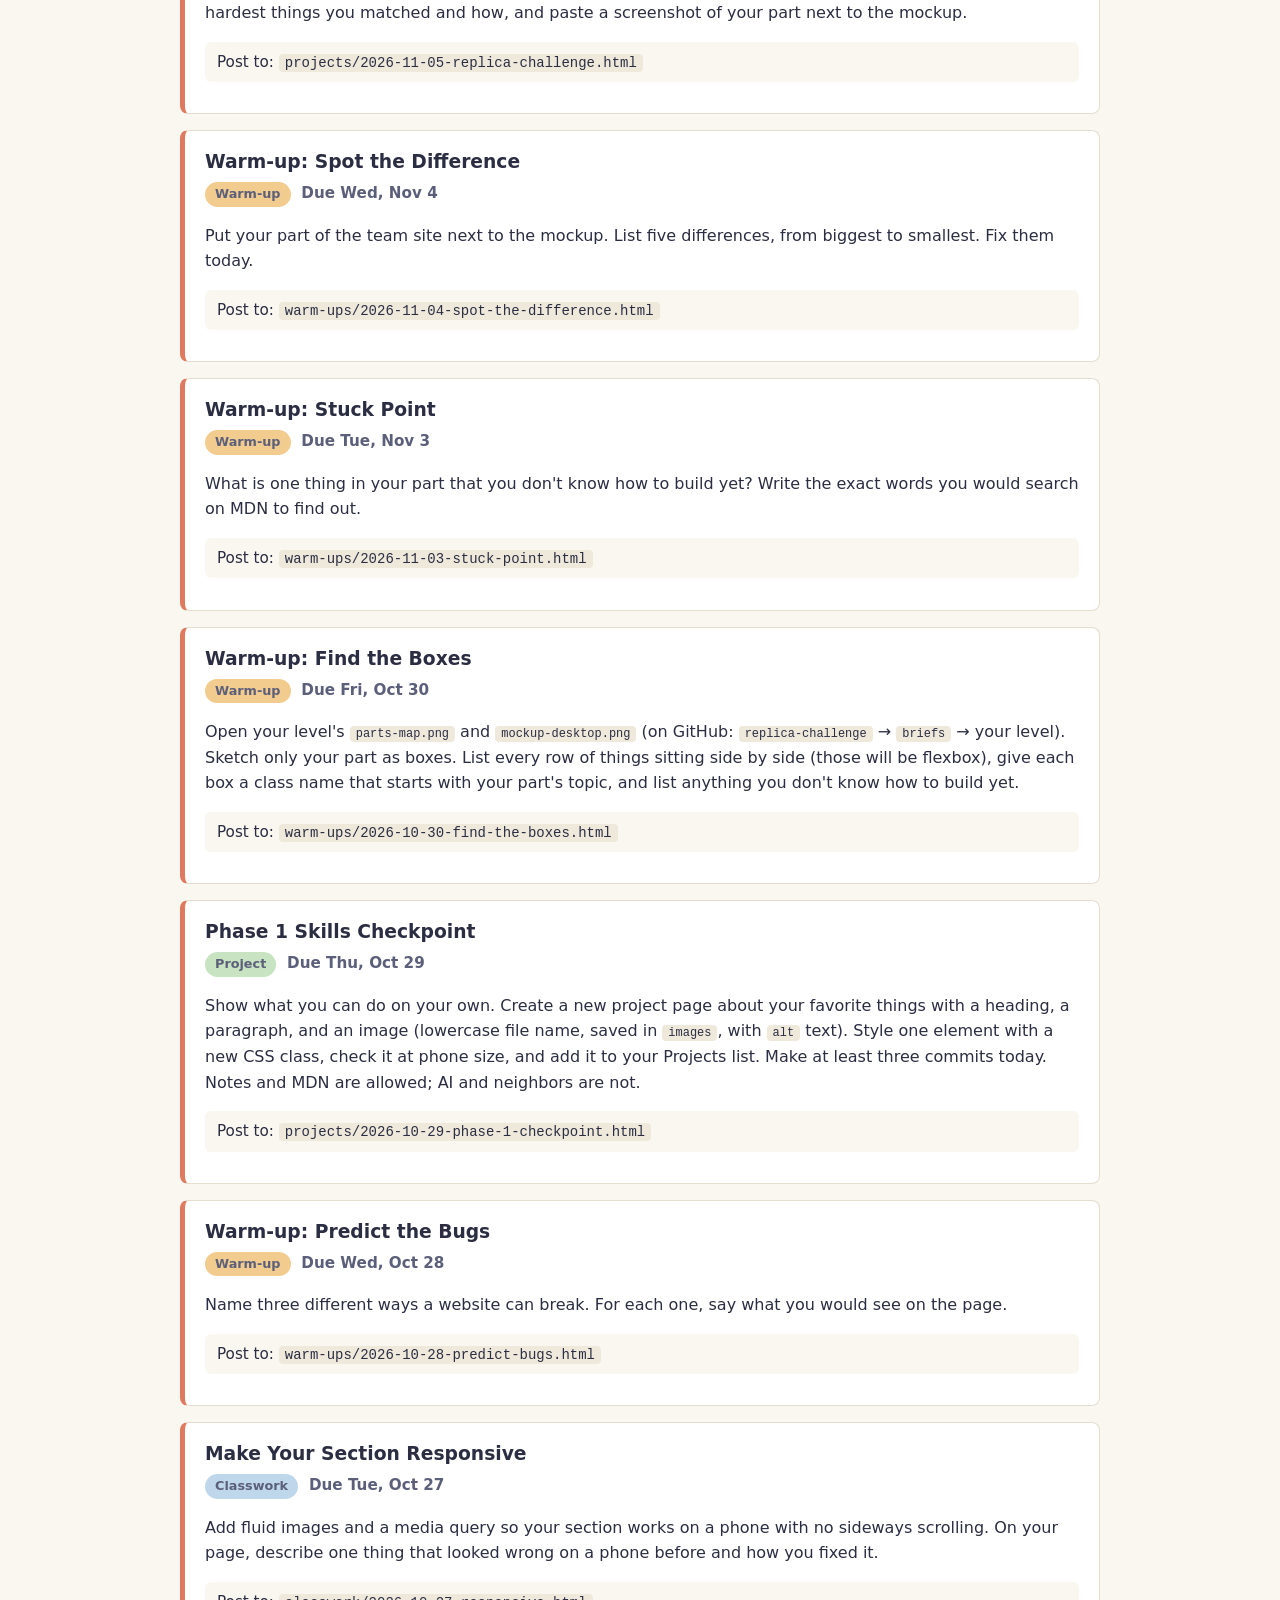
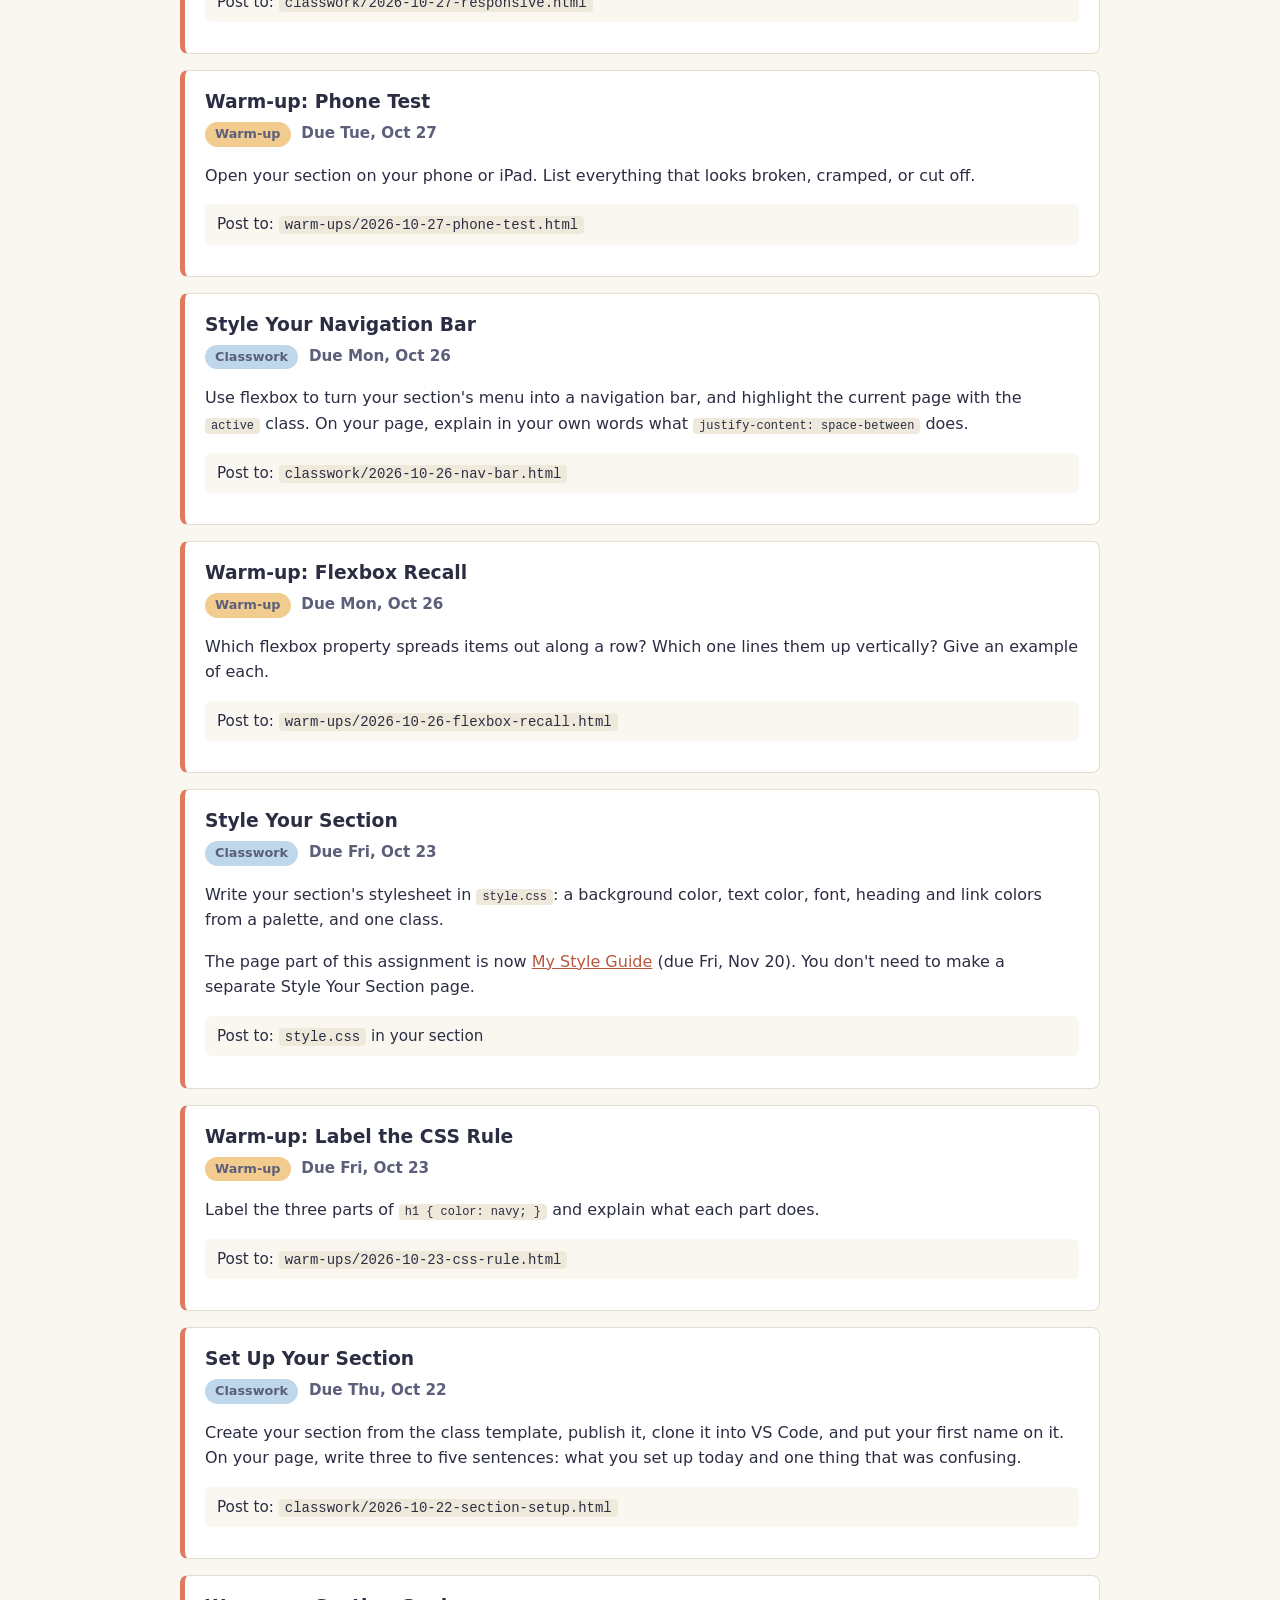
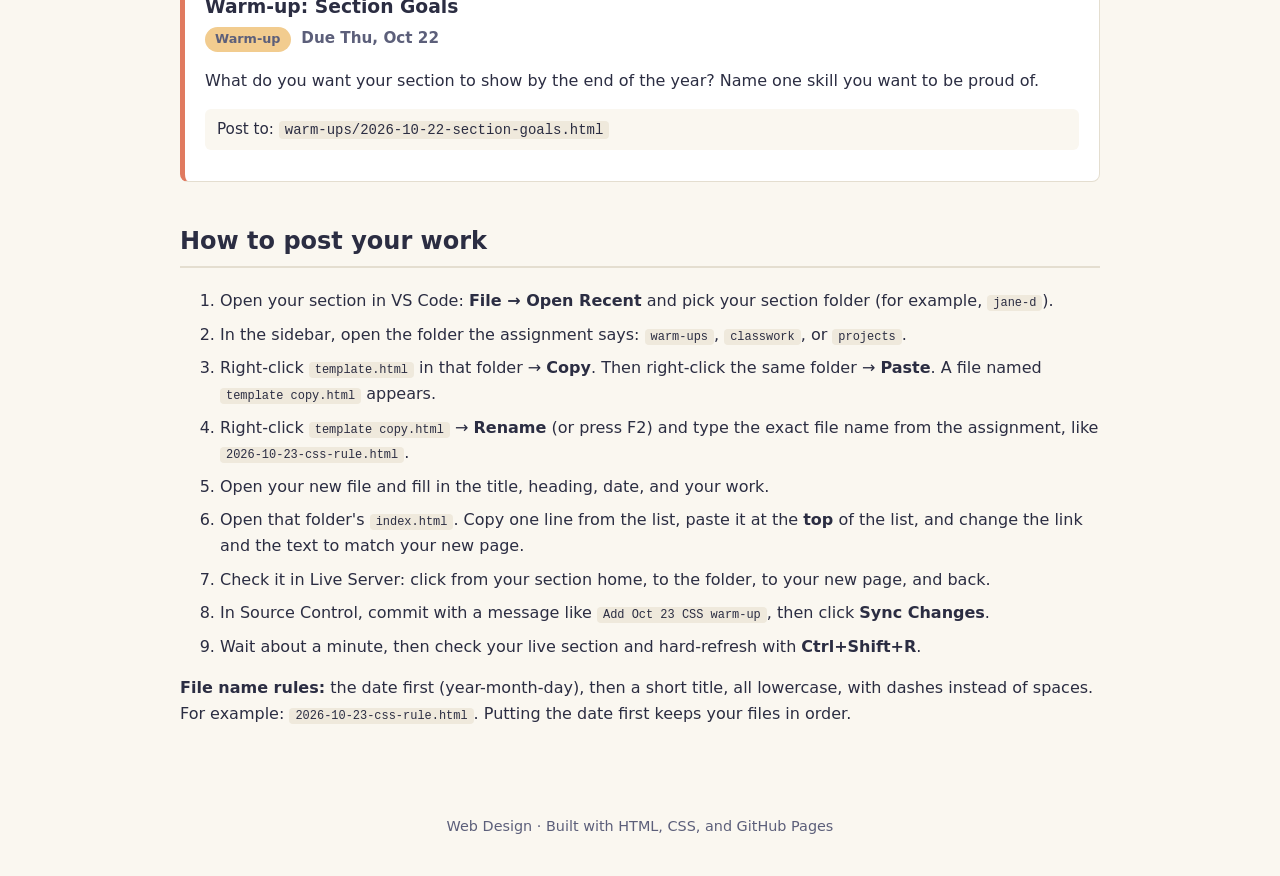
==== commit e6d59551: "Remove old October DevTools Detective card Removed the 'DevTools Detective' assignment section from " ====
--- a/assignments.html
+++ b/assignments.html
@@ -172,13 +172,6 @@
       <p class="meta"><span class="tag warm-up">Warm-up</span> <strong>Due Wed, Oct 28</strong></p>
       <p>Name three different ways a website can break. For each one, say what you would see on the page.</p>
       <p class="post-to">Post to: <code>warm-ups/2026-10-28-predict-bugs.html</code></p>
-    </article>
-
-    <article class="assignment" id="2026-10-28-devtools-detective" data-due="2026-10-28">
-      <h3>DevTools Detective</h3>
-      <p class="meta"><span class="tag classwork">Classwork</span> <strong>Due Wed, Oct 28</strong></p>
-      <p>Copy the broken bakery site, find and fix all eight bugs, and commit each fix separately. On your page, list each bug you found, how you found it, and how you fixed it. Link to your fixed copy of the site.</p>
-      <p class="post-to">Post to: <code>classwork/2026-10-28-devtools-detective.html</code></p>
     </article>
 
     <article class="assignment" id="2026-10-29-phase-1-checkpoint" data-due="2026-10-29">
